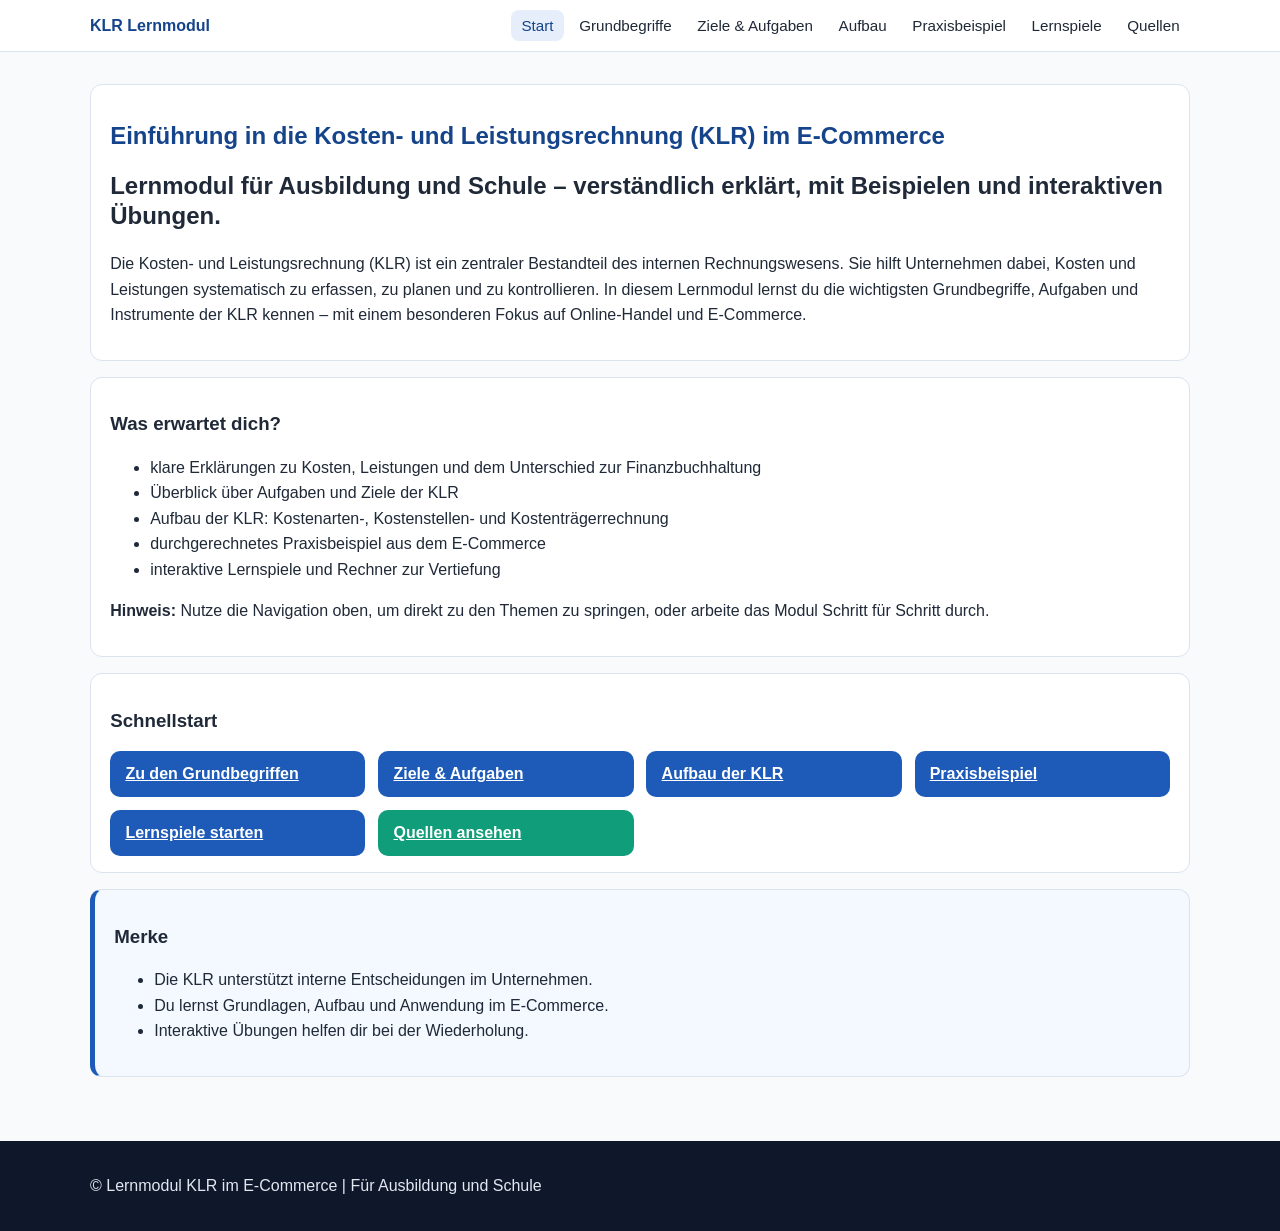
==== index.html @ 21ca93da "Erstelle mehrseitiges KLR-Lernmodul mit Interaktionen" ====
<!DOCTYPE html>
<html lang="de">
<head>
  <meta charset="UTF-8">
  <meta name="viewport" content="width=device-width, initial-scale=1.0">
  <title>KLR im E-Commerce – Start</title>
  <link rel="stylesheet" href="style.css">
</head>
<body>
  <!-- Einheitlicher Header mit Navigation -->
  <header class="site-header">
    <div class="nav-wrap">
      <a class="brand" href="index.html">KLR Lernmodul</a>
      <nav aria-label="Hauptnavigation">
        <ul>
          <li><a href="index.html">Start</a></li>
          <li><a href="grundlagen.html">Grundbegriffe</a></li>
          <li><a href="ziele_aufgaben.html">Ziele & Aufgaben</a></li>
          <li><a href="aufbau.html">Aufbau</a></li>
          <li><a href="praxis_beispiel.html">Praxisbeispiel</a></li>
          <li><a href="lernspiele.html">Lernspiele</a></li>
          <li><a href="quellen.html">Quellen</a></li>
        </ul>
      </nav>
    </div>
  </header>

  <main>
    <section class="hero">
      <h1>Einführung in die Kosten- und Leistungsrechnung (KLR) im E‑Commerce</h1>
      <h2>Lernmodul für Ausbildung und Schule – verständlich erklärt, mit Beispielen und interaktiven Übungen.</h2>
      <p>Die Kosten- und Leistungsrechnung (KLR) ist ein zentraler Bestandteil des internen Rechnungswesens. Sie hilft Unternehmen dabei, Kosten und Leistungen systematisch zu erfassen, zu planen und zu kontrollieren. In diesem Lernmodul lernst du die wichtigsten Grundbegriffe, Aufgaben und Instrumente der KLR kennen – mit einem besonderen Fokus auf Online-Handel und E‑Commerce.</p>
    </section>

    <section class="card">
      <h3>Was erwartet dich?</h3>
      <ul>
        <li>klare Erklärungen zu Kosten, Leistungen und dem Unterschied zur Finanzbuchhaltung</li>
        <li>Überblick über Aufgaben und Ziele der KLR</li>
        <li>Aufbau der KLR: Kostenarten-, Kostenstellen- und Kostenträgerrechnung</li>
        <li>durchgerechnetes Praxisbeispiel aus dem E‑Commerce</li>
        <li>interaktive Lernspiele und Rechner zur Vertiefung</li>
      </ul>
      <p><strong>Hinweis:</strong> Nutze die Navigation oben, um direkt zu den Themen zu springen, oder arbeite das Modul Schritt für Schritt durch.</p>
    </section>

    <section class="card">
      <h3>Schnellstart</h3>
      <div class="button-grid">
        <a class="btn" href="grundlagen.html">Zu den Grundbegriffen</a>
        <a class="btn" href="ziele_aufgaben.html">Ziele & Aufgaben</a>
        <a class="btn" href="aufbau.html">Aufbau der KLR</a>
        <a class="btn" href="praxis_beispiel.html">Praxisbeispiel</a>
        <a class="btn" href="lernspiele.html">Lernspiele starten</a>
        <a class="btn btn-secondary" href="quellen.html">Quellen ansehen</a>
      </div>
    </section>

    <aside class="merke" aria-label="Merke-Kasten">
      <h3>Merke</h3>
      <ul>
        <li>Die KLR unterstützt interne Entscheidungen im Unternehmen.</li>
        <li>Du lernst Grundlagen, Aufbau und Anwendung im E‑Commerce.</li>
        <li>Interaktive Übungen helfen dir bei der Wiederholung.</li>
      </ul>
    </aside>
  </main>

  <footer class="site-footer">
    <div class="site-footer-inner">
      <p>© Lernmodul KLR im E‑Commerce | Für Ausbildung und Schule</p>
    </div>
  </footer>
  <script src="script.js"></script>
</body>
</html>
---- style.css ----
/* Gemeinsames Stylesheet für alle KLR-Lernseiten */
:root {
  --primary: #1e5bb8;
  --primary-dark: #15448a;
  --accent: #0f9d7a;
  --text: #1f2937;
  --muted: #6b7280;
  --bg: #f8fafc;
  --surface: #ffffff;
  --border: #dbe3ee;
}

* {
  box-sizing: border-box;
}

body {
  margin: 0;
  font-family: Arial, Helvetica, sans-serif;
  color: var(--text);
  background: var(--bg);
  line-height: 1.6;
}

a {
  color: var(--primary);
}

a:focus,
button:focus,
input:focus,
select:focus {
  outline: 3px solid #93c5fd;
  outline-offset: 2px;
}

.site-header {
  background: var(--surface);
  border-bottom: 1px solid var(--border);
  position: sticky;
  top: 0;
  z-index: 20;
}

.nav-wrap,
main,
.site-footer-inner {
  width: min(1100px, 92%);
  margin: 0 auto;
}

.nav-wrap {
  display: flex;
  gap: 1rem;
  justify-content: space-between;
  align-items: center;
  padding: 0.8rem 0;
}

.brand {
  font-weight: 700;
  color: var(--primary-dark);
  text-decoration: none;
}

nav ul {
  display: flex;
  flex-wrap: wrap;
  list-style: none;
  margin: 0;
  padding: 0;
  gap: 0.3rem;
}

nav a {
  text-decoration: none;
  color: var(--text);
  font-size: 0.95rem;
  padding: 0.45rem 0.65rem;
  border-radius: 8px;
}

nav a.active,
nav a:hover {
  background: #e6eefc;
  color: var(--primary-dark);
}

main {
  padding: 2rem 0 3rem;
}

.hero,
.card,
.info-box,
.merke,
.quiz-question,
.match-row,
.result-box {
  background: var(--surface);
  border: 1px solid var(--border);
  border-radius: 12px;
  padding: 1rem 1.2rem;
  margin-bottom: 1rem;
}

h1, h2, h3 {
  line-height: 1.25;
}

h1 {
  color: var(--primary-dark);
}

.button-grid {
  display: grid;
  grid-template-columns: repeat(auto-fit, minmax(220px, 1fr));
  gap: 0.8rem;
}

.btn,
button {
  border: none;
  border-radius: 10px;
  background: var(--primary);
  color: #fff;
  padding: 0.65rem 0.95rem;
  font-weight: 600;
  cursor: pointer;
}

.btn:hover,
button:hover {
  background: var(--primary-dark);
}

.btn-secondary {
  background: var(--accent);
}

.table-wrap {
  overflow-x: auto;
}

table {
  width: 100%;
  border-collapse: collapse;
  margin: 0.5rem 0 1rem;
}

th,
td {
  border: 1px solid var(--border);
  padding: 0.7rem;
  vertical-align: top;
}

th {
  background: #eef4ff;
  text-align: left;
}

.grid-2 {
  display: grid;
  grid-template-columns: repeat(auto-fit, minmax(250px, 1fr));
  gap: 1rem;
}

.icon-box {
  border-left: 5px solid var(--accent);
}

.merke {
  border-left: 5px solid var(--primary);
  background: #f4f8ff;
}

.form-grid {
  display: grid;
  grid-template-columns: repeat(auto-fit, minmax(220px, 1fr));
  gap: 0.8rem;
}

label {
  font-weight: 600;
  display: block;
  margin-bottom: 0.25rem;
}

input,
select {
  width: 100%;
  padding: 0.55rem;
  border-radius: 8px;
  border: 1px solid #bfc8d6;
  background: #fff;
}

.feedback {
  font-weight: 700;
  margin-top: 0.45rem;
}

.feedback.correct {
  color: #166534;
}

.feedback.wrong {
  color: #991b1b;
}

.site-footer {
  background: #0f172a;
  color: #e2e8f0;
  padding: 1rem 0;
}

.site-footer a {
  color: #bfdbfe;
}

@media (max-width: 780px) {
  .nav-wrap {
    flex-direction: column;
    align-items: flex-start;
  }
}

.visually-hidden { position:absolute; left:-9999px; }
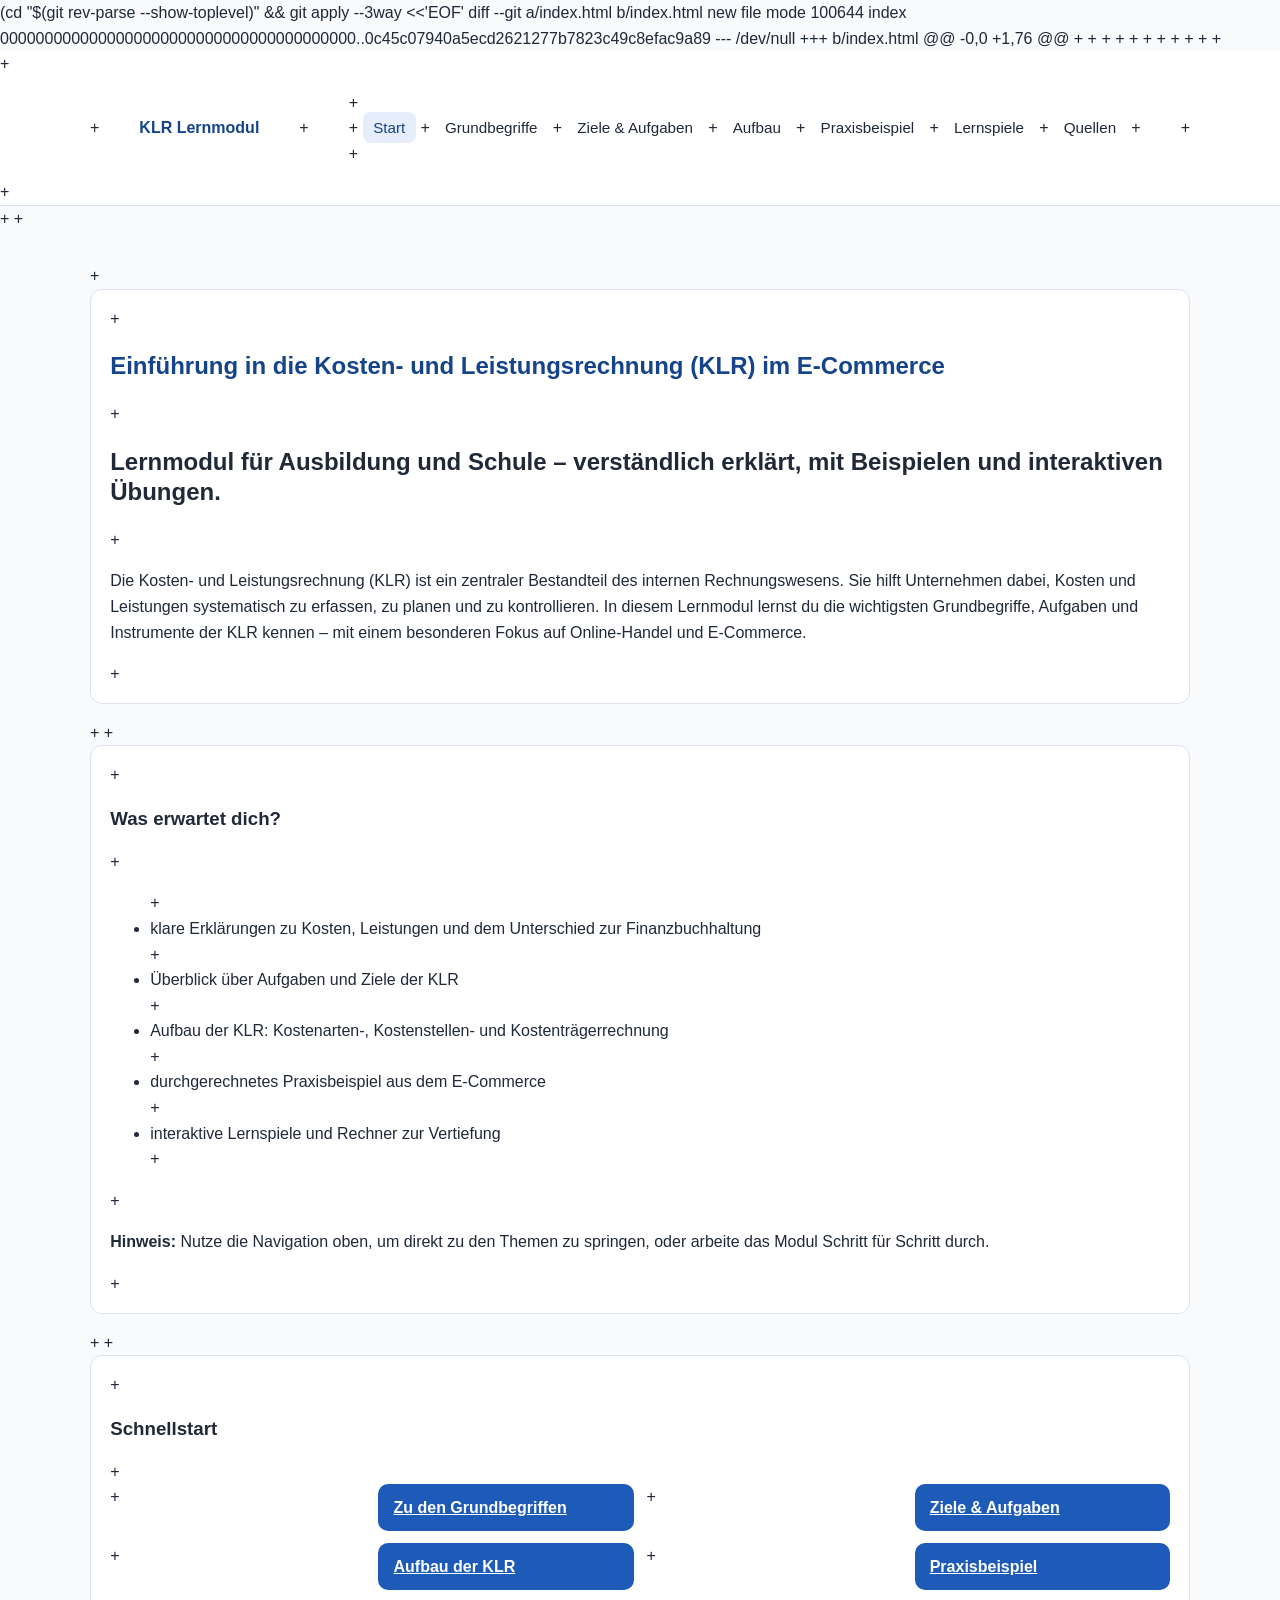
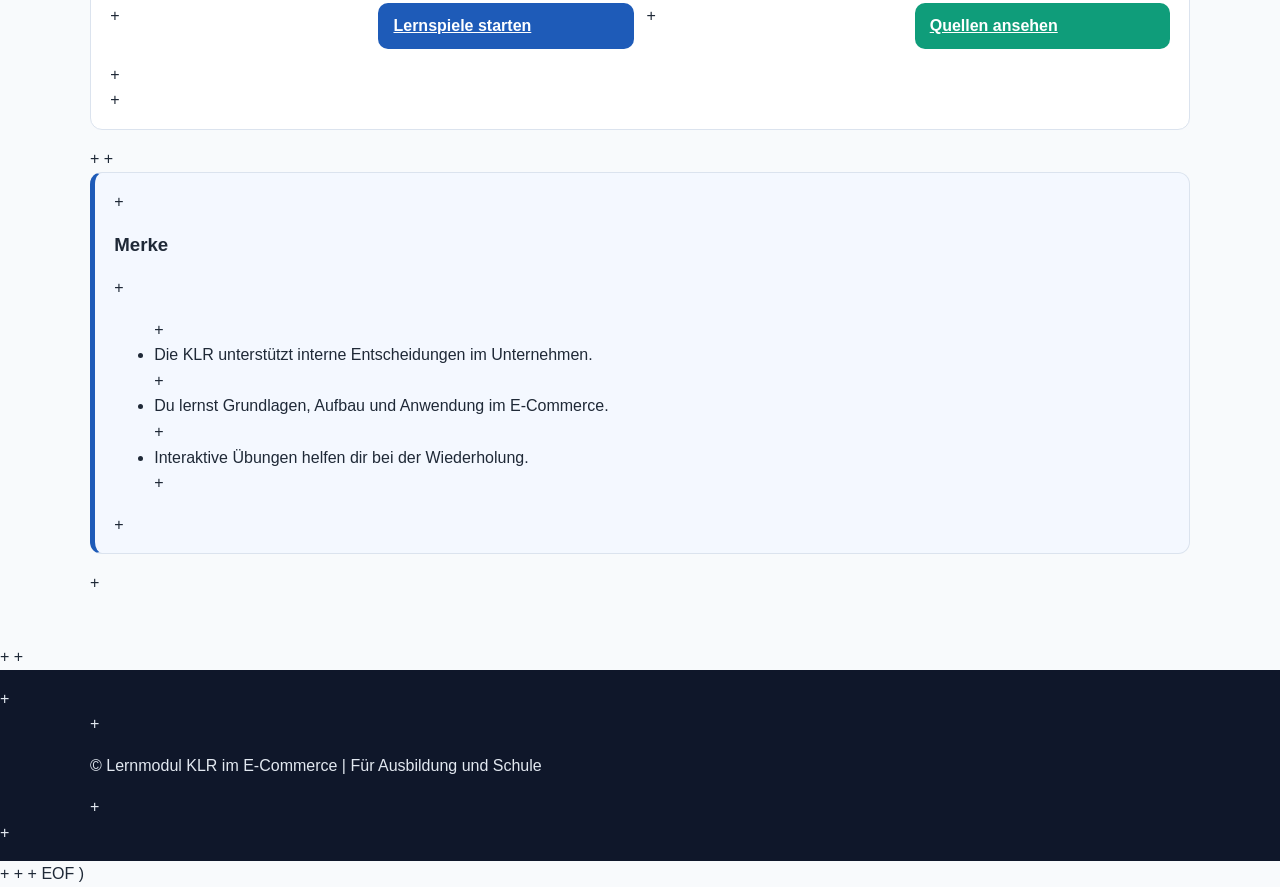
==== commit a8640492: "Create index.html" ====
--- a/index.html
+++ b/index.html
@@ -1,76 +1,86 @@
-<!DOCTYPE html>
-<html lang="de">
-<head>
-  <meta charset="UTF-8">
-  <meta name="viewport" content="width=device-width, initial-scale=1.0">
-  <title>KLR im E-Commerce – Start</title>
-  <link rel="stylesheet" href="style.css">
-</head>
-<body>
-  <!-- Einheitlicher Header mit Navigation -->
-  <header class="site-header">
-    <div class="nav-wrap">
-      <a class="brand" href="index.html">KLR Lernmodul</a>
-      <nav aria-label="Hauptnavigation">
-        <ul>
-          <li><a href="index.html">Start</a></li>
-          <li><a href="grundlagen.html">Grundbegriffe</a></li>
-          <li><a href="ziele_aufgaben.html">Ziele & Aufgaben</a></li>
-          <li><a href="aufbau.html">Aufbau</a></li>
-          <li><a href="praxis_beispiel.html">Praxisbeispiel</a></li>
-          <li><a href="lernspiele.html">Lernspiele</a></li>
-          <li><a href="quellen.html">Quellen</a></li>
-        </ul>
-      </nav>
-    </div>
-  </header>
-
-  <main>
-    <section class="hero">
-      <h1>Einführung in die Kosten- und Leistungsrechnung (KLR) im E‑Commerce</h1>
-      <h2>Lernmodul für Ausbildung und Schule – verständlich erklärt, mit Beispielen und interaktiven Übungen.</h2>
-      <p>Die Kosten- und Leistungsrechnung (KLR) ist ein zentraler Bestandteil des internen Rechnungswesens. Sie hilft Unternehmen dabei, Kosten und Leistungen systematisch zu erfassen, zu planen und zu kontrollieren. In diesem Lernmodul lernst du die wichtigsten Grundbegriffe, Aufgaben und Instrumente der KLR kennen – mit einem besonderen Fokus auf Online-Handel und E‑Commerce.</p>
-    </section>
-
-    <section class="card">
-      <h3>Was erwartet dich?</h3>
-      <ul>
-        <li>klare Erklärungen zu Kosten, Leistungen und dem Unterschied zur Finanzbuchhaltung</li>
-        <li>Überblick über Aufgaben und Ziele der KLR</li>
-        <li>Aufbau der KLR: Kostenarten-, Kostenstellen- und Kostenträgerrechnung</li>
-        <li>durchgerechnetes Praxisbeispiel aus dem E‑Commerce</li>
-        <li>interaktive Lernspiele und Rechner zur Vertiefung</li>
-      </ul>
-      <p><strong>Hinweis:</strong> Nutze die Navigation oben, um direkt zu den Themen zu springen, oder arbeite das Modul Schritt für Schritt durch.</p>
-    </section>
-
-    <section class="card">
-      <h3>Schnellstart</h3>
-      <div class="button-grid">
-        <a class="btn" href="grundlagen.html">Zu den Grundbegriffen</a>
-        <a class="btn" href="ziele_aufgaben.html">Ziele & Aufgaben</a>
-        <a class="btn" href="aufbau.html">Aufbau der KLR</a>
-        <a class="btn" href="praxis_beispiel.html">Praxisbeispiel</a>
-        <a class="btn" href="lernspiele.html">Lernspiele starten</a>
-        <a class="btn btn-secondary" href="quellen.html">Quellen ansehen</a>
-      </div>
-    </section>
-
-    <aside class="merke" aria-label="Merke-Kasten">
-      <h3>Merke</h3>
-      <ul>
-        <li>Die KLR unterstützt interne Entscheidungen im Unternehmen.</li>
-        <li>Du lernst Grundlagen, Aufbau und Anwendung im E‑Commerce.</li>
-        <li>Interaktive Übungen helfen dir bei der Wiederholung.</li>
-      </ul>
-    </aside>
-  </main>
-
-  <footer class="site-footer">
-    <div class="site-footer-inner">
-      <p>© Lernmodul KLR im E‑Commerce | Für Ausbildung und Schule</p>
-    </div>
-  </footer>
-  <script src="script.js"></script>
-</body>
-</html>
+ (cd "$(git rev-parse --show-toplevel)" && git apply --3way <<'EOF' 
+diff --git a/index.html b/index.html
+new file mode 100644
+index 0000000000000000000000000000000000000000..0c45c07940a5ecd2621277b7823c49c8efac9a89
+--- /dev/null
++++ b/index.html
+@@ -0,0 +1,76 @@
++<!DOCTYPE html>
++<html lang="de">
++<head>
++  <meta charset="UTF-8">
++  <meta name="viewport" content="width=device-width, initial-scale=1.0">
++  <title>KLR im E-Commerce – Start</title>
++  <link rel="stylesheet" href="style.css">
++</head>
++<body>
++  <!-- Einheitlicher Header mit Navigation -->
++  <header class="site-header">
++    <div class="nav-wrap">
++      <a class="brand" href="index.html">KLR Lernmodul</a>
++      <nav aria-label="Hauptnavigation">
++        <ul>
++          <li><a href="index.html">Start</a></li>
++          <li><a href="grundlagen.html">Grundbegriffe</a></li>
++          <li><a href="ziele_aufgaben.html">Ziele & Aufgaben</a></li>
++          <li><a href="aufbau.html">Aufbau</a></li>
++          <li><a href="praxis_beispiel.html">Praxisbeispiel</a></li>
++          <li><a href="lernspiele.html">Lernspiele</a></li>
++          <li><a href="quellen.html">Quellen</a></li>
++        </ul>
++      </nav>
++    </div>
++  </header>
++
++  <main>
++    <section class="hero">
++      <h1>Einführung in die Kosten- und Leistungsrechnung (KLR) im E‑Commerce</h1>
++      <h2>Lernmodul für Ausbildung und Schule – verständlich erklärt, mit Beispielen und interaktiven Übungen.</h2>
++      <p>Die Kosten- und Leistungsrechnung (KLR) ist ein zentraler Bestandteil des internen Rechnungswesens. Sie hilft Unternehmen dabei, Kosten und Leistungen systematisch zu erfassen, zu planen und zu kontrollieren. In diesem Lernmodul lernst du die wichtigsten Grundbegriffe, Aufgaben und Instrumente der KLR kennen – mit einem besonderen Fokus auf Online-Handel und E‑Commerce.</p>
++    </section>
++
++    <section class="card">
++      <h3>Was erwartet dich?</h3>
++      <ul>
++        <li>klare Erklärungen zu Kosten, Leistungen und dem Unterschied zur Finanzbuchhaltung</li>
++        <li>Überblick über Aufgaben und Ziele der KLR</li>
++        <li>Aufbau der KLR: Kostenarten-, Kostenstellen- und Kostenträgerrechnung</li>
++        <li>durchgerechnetes Praxisbeispiel aus dem E‑Commerce</li>
++        <li>interaktive Lernspiele und Rechner zur Vertiefung</li>
++      </ul>
++      <p><strong>Hinweis:</strong> Nutze die Navigation oben, um direkt zu den Themen zu springen, oder arbeite das Modul Schritt für Schritt durch.</p>
++    </section>
++
++    <section class="card">
++      <h3>Schnellstart</h3>
++      <div class="button-grid">
++        <a class="btn" href="grundlagen.html">Zu den Grundbegriffen</a>
++        <a class="btn" href="ziele_aufgaben.html">Ziele & Aufgaben</a>
++        <a class="btn" href="aufbau.html">Aufbau der KLR</a>
++        <a class="btn" href="praxis_beispiel.html">Praxisbeispiel</a>
++        <a class="btn" href="lernspiele.html">Lernspiele starten</a>
++        <a class="btn btn-secondary" href="quellen.html">Quellen ansehen</a>
++      </div>
++    </section>
++
++    <aside class="merke" aria-label="Merke-Kasten">
++      <h3>Merke</h3>
++      <ul>
++        <li>Die KLR unterstützt interne Entscheidungen im Unternehmen.</li>
++        <li>Du lernst Grundlagen, Aufbau und Anwendung im E‑Commerce.</li>
++        <li>Interaktive Übungen helfen dir bei der Wiederholung.</li>
++      </ul>
++    </aside>
++  </main>
++
++  <footer class="site-footer">
++    <div class="site-footer-inner">
++      <p>© Lernmodul KLR im E‑Commerce | Für Ausbildung und Schule</p>
++    </div>
++  </footer>
++  <script src="script.js"></script>
++</body>
++</html>
+ 
+EOF
+)
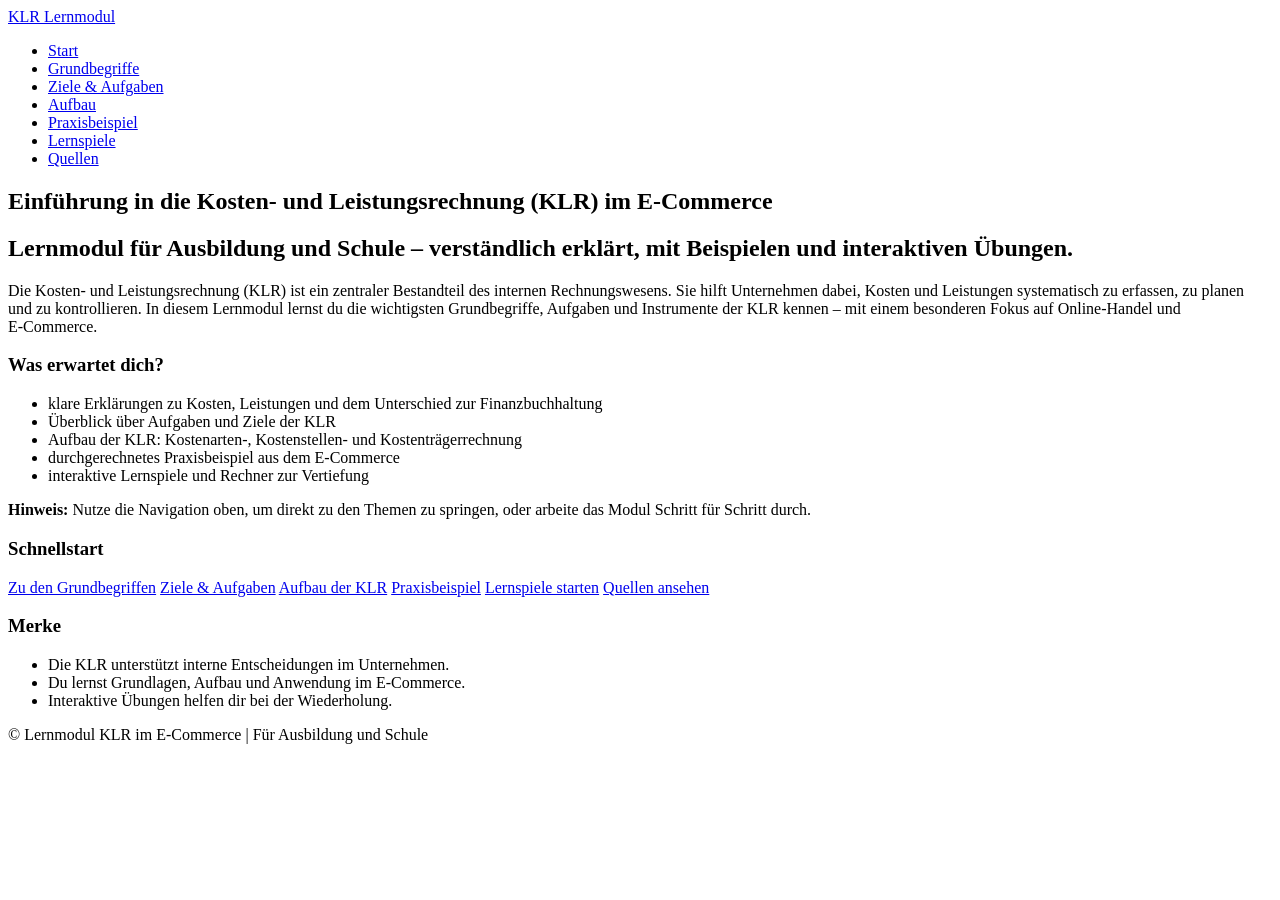
==== commit 3147bf1c: "Update index.html" ====
--- a/index.html
+++ b/index.html
@@ -1,86 +1,76 @@
- (cd "$(git rev-parse --show-toplevel)" && git apply --3way <<'EOF' 
-diff --git a/index.html b/index.html
-new file mode 100644
-index 0000000000000000000000000000000000000000..0c45c07940a5ecd2621277b7823c49c8efac9a89
---- /dev/null
-+++ b/index.html
-@@ -0,0 +1,76 @@
-+<!DOCTYPE html>
-+<html lang="de">
-+<head>
-+  <meta charset="UTF-8">
-+  <meta name="viewport" content="width=device-width, initial-scale=1.0">
-+  <title>KLR im E-Commerce – Start</title>
-+  <link rel="stylesheet" href="style.css">
-+</head>
-+<body>
-+  <!-- Einheitlicher Header mit Navigation -->
-+  <header class="site-header">
-+    <div class="nav-wrap">
-+      <a class="brand" href="index.html">KLR Lernmodul</a>
-+      <nav aria-label="Hauptnavigation">
-+        <ul>
-+          <li><a href="index.html">Start</a></li>
-+          <li><a href="grundlagen.html">Grundbegriffe</a></li>
-+          <li><a href="ziele_aufgaben.html">Ziele & Aufgaben</a></li>
-+          <li><a href="aufbau.html">Aufbau</a></li>
-+          <li><a href="praxis_beispiel.html">Praxisbeispiel</a></li>
-+          <li><a href="lernspiele.html">Lernspiele</a></li>
-+          <li><a href="quellen.html">Quellen</a></li>
-+        </ul>
-+      </nav>
-+    </div>
-+  </header>
-+
-+  <main>
-+    <section class="hero">
-+      <h1>Einführung in die Kosten- und Leistungsrechnung (KLR) im E‑Commerce</h1>
-+      <h2>Lernmodul für Ausbildung und Schule – verständlich erklärt, mit Beispielen und interaktiven Übungen.</h2>
-+      <p>Die Kosten- und Leistungsrechnung (KLR) ist ein zentraler Bestandteil des internen Rechnungswesens. Sie hilft Unternehmen dabei, Kosten und Leistungen systematisch zu erfassen, zu planen und zu kontrollieren. In diesem Lernmodul lernst du die wichtigsten Grundbegriffe, Aufgaben und Instrumente der KLR kennen – mit einem besonderen Fokus auf Online-Handel und E‑Commerce.</p>
-+    </section>
-+
-+    <section class="card">
-+      <h3>Was erwartet dich?</h3>
-+      <ul>
-+        <li>klare Erklärungen zu Kosten, Leistungen und dem Unterschied zur Finanzbuchhaltung</li>
-+        <li>Überblick über Aufgaben und Ziele der KLR</li>
-+        <li>Aufbau der KLR: Kostenarten-, Kostenstellen- und Kostenträgerrechnung</li>
-+        <li>durchgerechnetes Praxisbeispiel aus dem E‑Commerce</li>
-+        <li>interaktive Lernspiele und Rechner zur Vertiefung</li>
-+      </ul>
-+      <p><strong>Hinweis:</strong> Nutze die Navigation oben, um direkt zu den Themen zu springen, oder arbeite das Modul Schritt für Schritt durch.</p>
-+    </section>
-+
-+    <section class="card">
-+      <h3>Schnellstart</h3>
-+      <div class="button-grid">
-+        <a class="btn" href="grundlagen.html">Zu den Grundbegriffen</a>
-+        <a class="btn" href="ziele_aufgaben.html">Ziele & Aufgaben</a>
-+        <a class="btn" href="aufbau.html">Aufbau der KLR</a>
-+        <a class="btn" href="praxis_beispiel.html">Praxisbeispiel</a>
-+        <a class="btn" href="lernspiele.html">Lernspiele starten</a>
-+        <a class="btn btn-secondary" href="quellen.html">Quellen ansehen</a>
-+      </div>
-+    </section>
-+
-+    <aside class="merke" aria-label="Merke-Kasten">
-+      <h3>Merke</h3>
-+      <ul>
-+        <li>Die KLR unterstützt interne Entscheidungen im Unternehmen.</li>
-+        <li>Du lernst Grundlagen, Aufbau und Anwendung im E‑Commerce.</li>
-+        <li>Interaktive Übungen helfen dir bei der Wiederholung.</li>
-+      </ul>
-+    </aside>
-+  </main>
-+
-+  <footer class="site-footer">
-+    <div class="site-footer-inner">
-+      <p>© Lernmodul KLR im E‑Commerce | Für Ausbildung und Schule</p>
-+    </div>
-+  </footer>
-+  <script src="script.js"></script>
-+</body>
-+</html>
- 
-EOF
-)
+<!DOCTYPE html>
+<html lang="de">
+<head>
+  <meta charset="UTF-8">
+  <meta name="viewport" content="width=device-width, initial-scale=1.0">
+  <title>KLR im E-Commerce – Start</title>
+  <link rel="stylesheet" href="style.css">
+</head>
+<body>
+  <!-- Einheitlicher Header mit Navigation -->
+  <header class="site-header">
+    <div class="nav-wrap">
+      <a class="brand" href="index.html">KLR Lernmodul</a>
+      <nav aria-label="Hauptnavigation">
+        <ul>
+          <li><a href="index.html">Start</a></li>
+          <li><a href="grundlagen.html">Grundbegriffe</a></li>
+          <li><a href="ziele_aufgaben.html">Ziele & Aufgaben</a></li>
+          <li><a href="aufbau.html">Aufbau</a></li>
+          <li><a href="praxis_beispiel.html">Praxisbeispiel</a></li>
+          <li><a href="lernspiele.html">Lernspiele</a></li>
+          <li><a href="quellen.html">Quellen</a></li>
+        </ul>
+      </nav>
+    </div>
+  </header>
+
+  <main>
+    <section class="hero">
+      <h1>Einführung in die Kosten- und Leistungsrechnung (KLR) im E‑Commerce</h1>
+      <h2>Lernmodul für Ausbildung und Schule – verständlich erklärt, mit Beispielen und interaktiven Übungen.</h2>
+      <p>Die Kosten- und Leistungsrechnung (KLR) ist ein zentraler Bestandteil des internen Rechnungswesens. Sie hilft Unternehmen dabei, Kosten und Leistungen systematisch zu erfassen, zu planen und zu kontrollieren. In diesem Lernmodul lernst du die wichtigsten Grundbegriffe, Aufgaben und Instrumente der KLR kennen – mit einem besonderen Fokus auf Online-Handel und E‑Commerce.</p>
+    </section>
+
+    <section class="card">
+      <h3>Was erwartet dich?</h3>
+      <ul>
+        <li>klare Erklärungen zu Kosten, Leistungen und dem Unterschied zur Finanzbuchhaltung</li>
+        <li>Überblick über Aufgaben und Ziele der KLR</li>
+        <li>Aufbau der KLR: Kostenarten-, Kostenstellen- und Kostenträgerrechnung</li>
+        <li>durchgerechnetes Praxisbeispiel aus dem E‑Commerce</li>
+        <li>interaktive Lernspiele und Rechner zur Vertiefung</li>
+      </ul>
+      <p><strong>Hinweis:</strong> Nutze die Navigation oben, um direkt zu den Themen zu springen, oder arbeite das Modul Schritt für Schritt durch.</p>
+    </section>
+
+    <section class="card">
+      <h3>Schnellstart</h3>
+      <div class="button-grid">
+        <a class="btn" href="grundlagen.html">Zu den Grundbegriffen</a>
+        <a class="btn" href="ziele_aufgaben.html">Ziele & Aufgaben</a>
+        <a class="btn" href="aufbau.html">Aufbau der KLR</a>
+        <a class="btn" href="praxis_beispiel.html">Praxisbeispiel</a>
+        <a class="btn" href="lernspiele.html">Lernspiele starten</a>
+        <a class="btn btn-secondary" href="quellen.html">Quellen ansehen</a>
+      </div>
+    </section>
+
+    <aside class="merke" aria-label="Merke-Kasten">
+      <h3>Merke</h3>
+      <ul>
+        <li>Die KLR unterstützt interne Entscheidungen im Unternehmen.</li>
+        <li>Du lernst Grundlagen, Aufbau und Anwendung im E‑Commerce.</li>
+        <li>Interaktive Übungen helfen dir bei der Wiederholung.</li>
+      </ul>
+    </aside>
+  </main>
+
+  <footer class="site-footer">
+    <div class="site-footer-inner">
+      <p>© Lernmodul KLR im E‑Commerce | Für Ausbildung und Schule</p>
+    </div>
+  </footer>
+  <script src="script.js"></script>
+</body>
+</html>
--- a/style.css
+++ b/style.css
@@ -1,229 +1,239 @@
-/* Gemeinsames Stylesheet für alle KLR-Lernseiten */
-:root {
-  --primary: #1e5bb8;
-  --primary-dark: #15448a;
-  --accent: #0f9d7a;
-  --text: #1f2937;
-  --muted: #6b7280;
-  --bg: #f8fafc;
-  --surface: #ffffff;
-  --border: #dbe3ee;
-}
-
-* {
-  box-sizing: border-box;
-}
-
-body {
-  margin: 0;
-  font-family: Arial, Helvetica, sans-serif;
-  color: var(--text);
-  background: var(--bg);
-  line-height: 1.6;
-}
-
-a {
-  color: var(--primary);
-}
-
-a:focus,
-button:focus,
-input:focus,
-select:focus {
-  outline: 3px solid #93c5fd;
-  outline-offset: 2px;
-}
-
-.site-header {
-  background: var(--surface);
-  border-bottom: 1px solid var(--border);
-  position: sticky;
-  top: 0;
-  z-index: 20;
-}
-
-.nav-wrap,
-main,
-.site-footer-inner {
-  width: min(1100px, 92%);
-  margin: 0 auto;
-}
-
-.nav-wrap {
-  display: flex;
-  gap: 1rem;
-  justify-content: space-between;
-  align-items: center;
-  padding: 0.8rem 0;
-}
-
-.brand {
-  font-weight: 700;
-  color: var(--primary-dark);
-  text-decoration: none;
-}
-
-nav ul {
-  display: flex;
-  flex-wrap: wrap;
-  list-style: none;
-  margin: 0;
-  padding: 0;
-  gap: 0.3rem;
-}
-
-nav a {
-  text-decoration: none;
-  color: var(--text);
-  font-size: 0.95rem;
-  padding: 0.45rem 0.65rem;
-  border-radius: 8px;
-}
-
-nav a.active,
-nav a:hover {
-  background: #e6eefc;
-  color: var(--primary-dark);
-}
-
-main {
-  padding: 2rem 0 3rem;
-}
-
-.hero,
-.card,
-.info-box,
-.merke,
-.quiz-question,
-.match-row,
-.result-box {
-  background: var(--surface);
-  border: 1px solid var(--border);
-  border-radius: 12px;
-  padding: 1rem 1.2rem;
-  margin-bottom: 1rem;
-}
-
-h1, h2, h3 {
-  line-height: 1.25;
-}
-
-h1 {
-  color: var(--primary-dark);
-}
-
-.button-grid {
-  display: grid;
-  grid-template-columns: repeat(auto-fit, minmax(220px, 1fr));
-  gap: 0.8rem;
-}
-
-.btn,
-button {
-  border: none;
-  border-radius: 10px;
-  background: var(--primary);
-  color: #fff;
-  padding: 0.65rem 0.95rem;
-  font-weight: 600;
-  cursor: pointer;
-}
-
-.btn:hover,
-button:hover {
-  background: var(--primary-dark);
-}
-
-.btn-secondary {
-  background: var(--accent);
-}
-
-.table-wrap {
-  overflow-x: auto;
-}
-
-table {
-  width: 100%;
-  border-collapse: collapse;
-  margin: 0.5rem 0 1rem;
-}
-
-th,
-td {
-  border: 1px solid var(--border);
-  padding: 0.7rem;
-  vertical-align: top;
-}
-
-th {
-  background: #eef4ff;
-  text-align: left;
-}
-
-.grid-2 {
-  display: grid;
-  grid-template-columns: repeat(auto-fit, minmax(250px, 1fr));
-  gap: 1rem;
-}
-
-.icon-box {
-  border-left: 5px solid var(--accent);
-}
-
-.merke {
-  border-left: 5px solid var(--primary);
-  background: #f4f8ff;
-}
-
-.form-grid {
-  display: grid;
-  grid-template-columns: repeat(auto-fit, minmax(220px, 1fr));
-  gap: 0.8rem;
-}
-
-label {
-  font-weight: 600;
-  display: block;
-  margin-bottom: 0.25rem;
-}
-
-input,
-select {
-  width: 100%;
-  padding: 0.55rem;
-  border-radius: 8px;
-  border: 1px solid #bfc8d6;
-  background: #fff;
-}
-
-.feedback {
-  font-weight: 700;
-  margin-top: 0.45rem;
-}
-
-.feedback.correct {
-  color: #166534;
-}
-
-.feedback.wrong {
-  color: #991b1b;
-}
-
-.site-footer {
-  background: #0f172a;
-  color: #e2e8f0;
-  padding: 1rem 0;
-}
-
-.site-footer a {
-  color: #bfdbfe;
-}
-
-@media (max-width: 780px) {
-  .nav-wrap {
-    flex-direction: column;
-    align-items: flex-start;
-  }
-}
-
-.visually-hidden { position:absolute; left:-9999px; }
+ (cd "$(git rev-parse --show-toplevel)" && git apply --3way <<'EOF' 
+diff --git a/style.css b/style.css
+new file mode 100644
+index 0000000000000000000000000000000000000000..432370d8b7772b08f0607b1eeacebd2748556123
+--- /dev/null
++++ b/style.css
+@@ -0,0 +1,229 @@
++/* Gemeinsames Stylesheet für alle KLR-Lernseiten */
++:root {
++  --primary: #1e5bb8;
++  --primary-dark: #15448a;
++  --accent: #0f9d7a;
++  --text: #1f2937;
++  --muted: #6b7280;
++  --bg: #f8fafc;
++  --surface: #ffffff;
++  --border: #dbe3ee;
++}
++
++* {
++  box-sizing: border-box;
++}
++
++body {
++  margin: 0;
++  font-family: Arial, Helvetica, sans-serif;
++  color: var(--text);
++  background: var(--bg);
++  line-height: 1.6;
++}
++
++a {
++  color: var(--primary);
++}
++
++a:focus,
++button:focus,
++input:focus,
++select:focus {
++  outline: 3px solid #93c5fd;
++  outline-offset: 2px;
++}
++
++.site-header {
++  background: var(--surface);
++  border-bottom: 1px solid var(--border);
++  position: sticky;
++  top: 0;
++  z-index: 20;
++}
++
++.nav-wrap,
++main,
++.site-footer-inner {
++  width: min(1100px, 92%);
++  margin: 0 auto;
++}
++
++.nav-wrap {
++  display: flex;
++  gap: 1rem;
++  justify-content: space-between;
++  align-items: center;
++  padding: 0.8rem 0;
++}
++
++.brand {
++  font-weight: 700;
++  color: var(--primary-dark);
++  text-decoration: none;
++}
++
++nav ul {
++  display: flex;
++  flex-wrap: wrap;
++  list-style: none;
++  margin: 0;
++  padding: 0;
++  gap: 0.3rem;
++}
++
++nav a {
++  text-decoration: none;
++  color: var(--text);
++  font-size: 0.95rem;
++  padding: 0.45rem 0.65rem;
++  border-radius: 8px;
++}
++
++nav a.active,
++nav a:hover {
++  background: #e6eefc;
++  color: var(--primary-dark);
++}
++
++main {
++  padding: 2rem 0 3rem;
++}
++
++.hero,
++.card,
++.info-box,
++.merke,
++.quiz-question,
++.match-row,
++.result-box {
++  background: var(--surface);
++  border: 1px solid var(--border);
++  border-radius: 12px;
++  padding: 1rem 1.2rem;
++  margin-bottom: 1rem;
++}
++
++h1, h2, h3 {
++  line-height: 1.25;
++}
++
++h1 {
++  color: var(--primary-dark);
++}
++
++.button-grid {
++  display: grid;
++  grid-template-columns: repeat(auto-fit, minmax(220px, 1fr));
++  gap: 0.8rem;
++}
++
++.btn,
++button {
++  border: none;
++  border-radius: 10px;
++  background: var(--primary);
++  color: #fff;
++  padding: 0.65rem 0.95rem;
++  font-weight: 600;
++  cursor: pointer;
++}
++
++.btn:hover,
++button:hover {
++  background: var(--primary-dark);
++}
++
++.btn-secondary {
++  background: var(--accent);
++}
++
++.table-wrap {
++  overflow-x: auto;
++}
++
++table {
++  width: 100%;
++  border-collapse: collapse;
++  margin: 0.5rem 0 1rem;
++}
++
++th,
++td {
++  border: 1px solid var(--border);
++  padding: 0.7rem;
++  vertical-align: top;
++}
++
++th {
++  background: #eef4ff;
++  text-align: left;
++}
++
++.grid-2 {
++  display: grid;
++  grid-template-columns: repeat(auto-fit, minmax(250px, 1fr));
++  gap: 1rem;
++}
++
++.icon-box {
++  border-left: 5px solid var(--accent);
++}
++
++.merke {
++  border-left: 5px solid var(--primary);
++  background: #f4f8ff;
++}
++
++.form-grid {
++  display: grid;
++  grid-template-columns: repeat(auto-fit, minmax(220px, 1fr));
++  gap: 0.8rem;
++}
++
++label {
++  font-weight: 600;
++  display: block;
++  margin-bottom: 0.25rem;
++}
++
++input,
++select {
++  width: 100%;
++  padding: 0.55rem;
++  border-radius: 8px;
++  border: 1px solid #bfc8d6;
++  background: #fff;
++}
++
++.feedback {
++  font-weight: 700;
++  margin-top: 0.45rem;
++}
++
++.feedback.correct {
++  color: #166534;
++}
++
++.feedback.wrong {
++  color: #991b1b;
++}
++
++.site-footer {
++  background: #0f172a;
++  color: #e2e8f0;
++  padding: 1rem 0;
++}
++
++.site-footer a {
++  color: #bfdbfe;
++}
++
++@media (max-width: 780px) {
++  .nav-wrap {
++    flex-direction: column;
++    align-items: flex-start;
++  }
++}
++
++.visually-hidden { position:absolute; left:-9999px; }
+ 
+EOF
+)
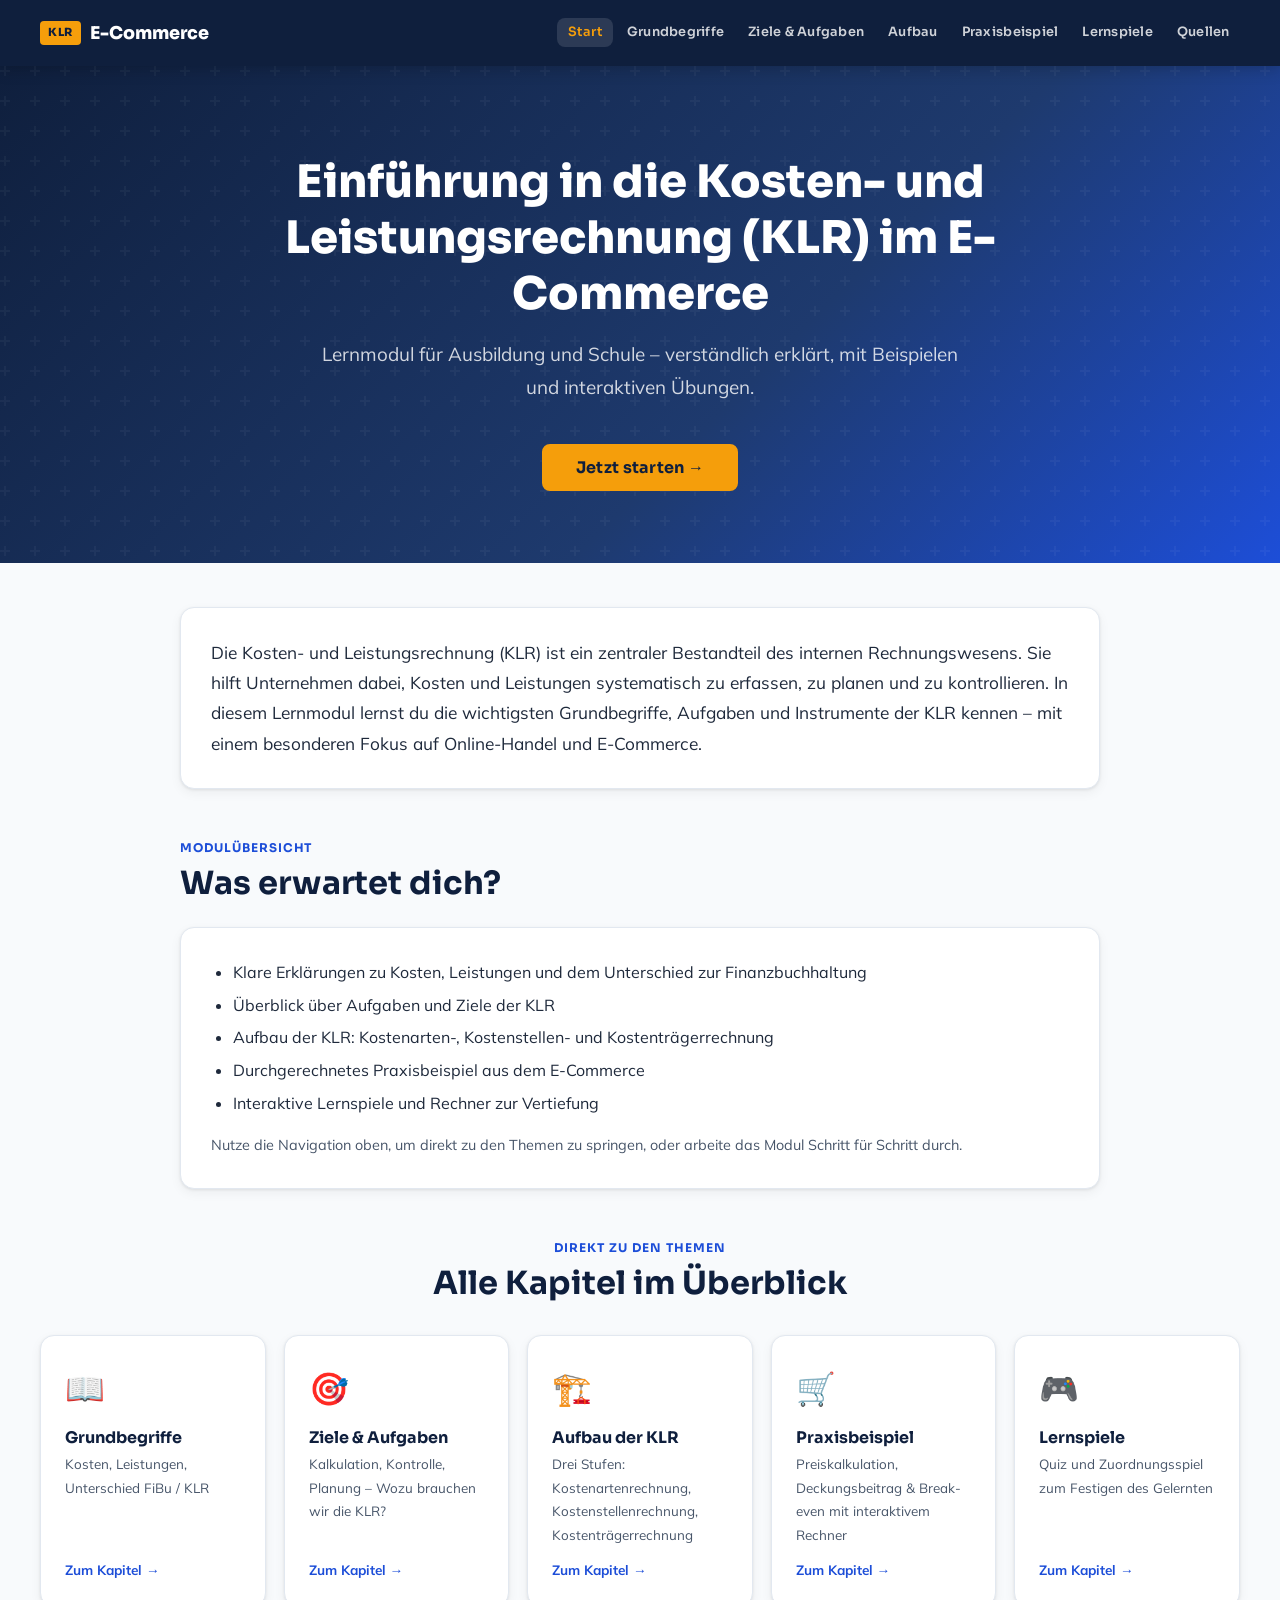
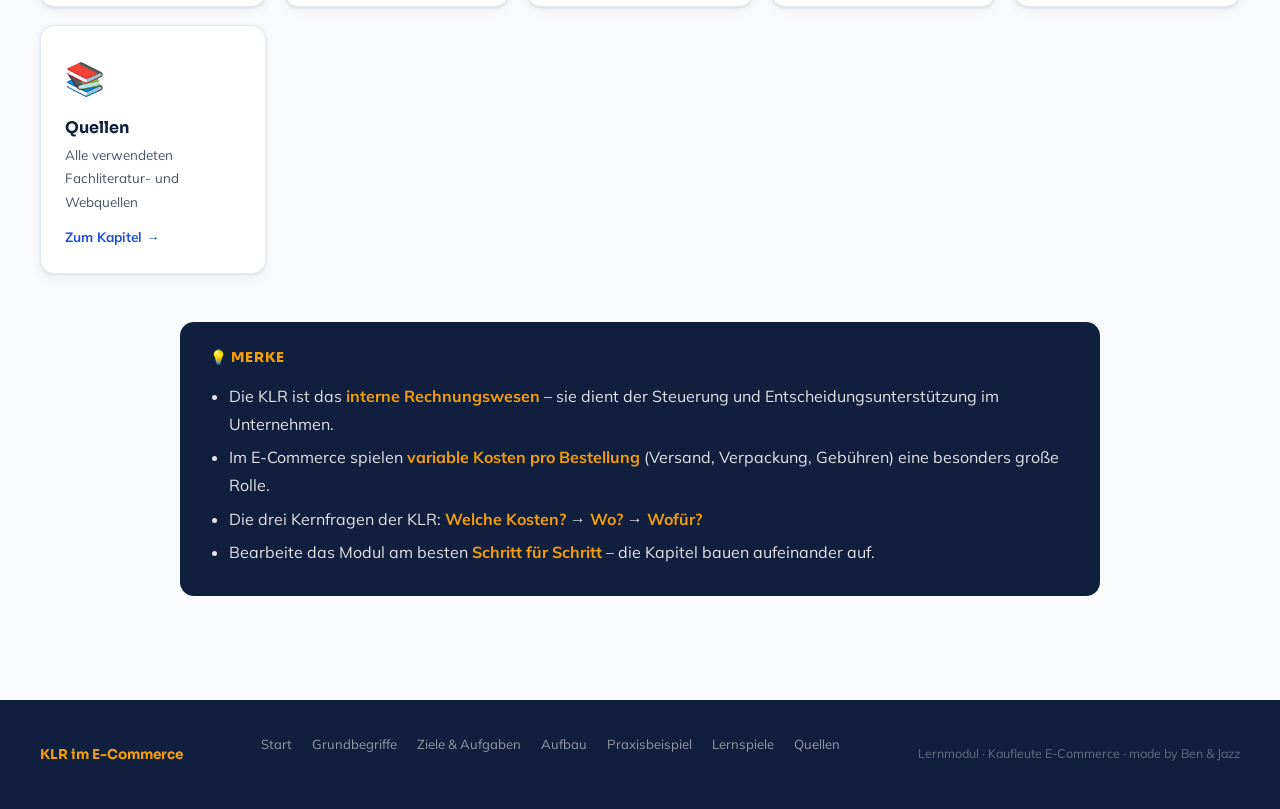
==== commit de74689c: "Add files via upload" ====
--- a/index.html
+++ b/index.html
@@ -3,74 +3,146 @@
 <head>
   <meta charset="UTF-8">
   <meta name="viewport" content="width=device-width, initial-scale=1.0">
-  <title>KLR im E-Commerce – Start</title>
+  <title>KLR im E-Commerce – Lernmodul</title>
+  <meta name="description" content="Einführung in die Kosten- und Leistungsrechnung (KLR) im E-Commerce – für Kaufleute E-Commerce.">
   <link rel="stylesheet" href="style.css">
 </head>
 <body>
-  <!-- Einheitlicher Header mit Navigation -->
-  <header class="site-header">
-    <div class="nav-wrap">
-      <a class="brand" href="index.html">KLR Lernmodul</a>
-      <nav aria-label="Hauptnavigation">
-        <ul>
-          <li><a href="index.html">Start</a></li>
-          <li><a href="grundlagen.html">Grundbegriffe</a></li>
-          <li><a href="ziele_aufgaben.html">Ziele & Aufgaben</a></li>
-          <li><a href="aufbau.html">Aufbau</a></li>
-          <li><a href="praxis_beispiel.html">Praxisbeispiel</a></li>
-          <li><a href="lernspiele.html">Lernspiele</a></li>
-          <li><a href="quellen.html">Quellen</a></li>
-        </ul>
-      </nav>
-    </div>
-  </header>
 
-  <main>
-    <section class="hero">
-      <h1>Einführung in die Kosten- und Leistungsrechnung (KLR) im E‑Commerce</h1>
-      <h2>Lernmodul für Ausbildung und Schule – verständlich erklärt, mit Beispielen und interaktiven Übungen.</h2>
-      <p>Die Kosten- und Leistungsrechnung (KLR) ist ein zentraler Bestandteil des internen Rechnungswesens. Sie hilft Unternehmen dabei, Kosten und Leistungen systematisch zu erfassen, zu planen und zu kontrollieren. In diesem Lernmodul lernst du die wichtigsten Grundbegriffe, Aufgaben und Instrumente der KLR kennen – mit einem besonderen Fokus auf Online-Handel und E‑Commerce.</p>
-    </section>
+<header class="site-header">
+  <div class="header-inner">
+    <a class="site-logo" href="index.html"><span class="logo-badge">KLR</span> E-Commerce</a>
+    <button class="nav-toggle" aria-label="Navigation öffnen" aria-expanded="false"><span></span><span></span><span></span></button>
+    <nav class="site-nav" aria-label="Hauptnavigation">
+      <ul>
+        <li><a href="index.html">Start</a></li>
+        <li><a href="grundlagen.html">Grundbegriffe</a></li>
+        <li><a href="ziele_aufgaben.html">Ziele &amp; Aufgaben</a></li>
+        <li><a href="aufbau.html">Aufbau</a></li>
+        <li><a href="praxis_beispiel.html">Praxisbeispiel</a></li>
+        <li><a href="lernspiele.html">Lernspiele</a></li>
+        <li><a href="quellen.html">Quellen</a></li>
+      </ul>
+    </nav>
+  </div>
+</header>
 
-    <section class="card">
-      <h3>Was erwartet dich?</h3>
-      <ul>
-        <li>klare Erklärungen zu Kosten, Leistungen und dem Unterschied zur Finanzbuchhaltung</li>
-        <li>Überblick über Aufgaben und Ziele der KLR</li>
-        <li>Aufbau der KLR: Kostenarten-, Kostenstellen- und Kostenträgerrechnung</li>
-        <li>durchgerechnetes Praxisbeispiel aus dem E‑Commerce</li>
-        <li>interaktive Lernspiele und Rechner zur Vertiefung</li>
-      </ul>
-      <p><strong>Hinweis:</strong> Nutze die Navigation oben, um direkt zu den Themen zu springen, oder arbeite das Modul Schritt für Schritt durch.</p>
-    </section>
+<section class="home-hero">
+  <div class="container">
+    <h1>Einführung in die Kosten- und Leistungsrechnung (KLR) im E-Commerce</h1>
+    <p class="subtitle">Lernmodul für Ausbildung und Schule – verständlich erklärt, mit Beispielen und interaktiven Übungen.</p>
+    <a class="btn btn-amber btn-lg" href="grundlagen.html">Jetzt starten →</a>
+  </div>
+</section>
 
-    <section class="card">
-      <h3>Schnellstart</h3>
-      <div class="button-grid">
-        <a class="btn" href="grundlagen.html">Zu den Grundbegriffen</a>
-        <a class="btn" href="ziele_aufgaben.html">Ziele & Aufgaben</a>
-        <a class="btn" href="aufbau.html">Aufbau der KLR</a>
-        <a class="btn" href="praxis_beispiel.html">Praxisbeispiel</a>
-        <a class="btn" href="lernspiele.html">Lernspiele starten</a>
-        <a class="btn btn-secondary" href="quellen.html">Quellen ansehen</a>
+<main>
+  <div class="container">
+
+    <section class="section" style="max-width:var(--content-w); margin-left:auto; margin-right:auto;">
+      <div class="card">
+        <p style="font-size:1.08rem;">
+          Die Kosten- und Leistungsrechnung (KLR) ist ein zentraler Bestandteil des internen Rechnungswesens.
+          Sie hilft Unternehmen dabei, Kosten und Leistungen systematisch zu erfassen, zu planen und zu kontrollieren.
+          In diesem Lernmodul lernst du die wichtigsten Grundbegriffe, Aufgaben und Instrumente der KLR kennen –
+          mit einem besonderen Fokus auf Online-Handel und E-Commerce.
+        </p>
       </div>
     </section>
 
-    <aside class="merke" aria-label="Merke-Kasten">
-      <h3>Merke</h3>
-      <ul>
-        <li>Die KLR unterstützt interne Entscheidungen im Unternehmen.</li>
-        <li>Du lernst Grundlagen, Aufbau und Anwendung im E‑Commerce.</li>
-        <li>Interaktive Übungen helfen dir bei der Wiederholung.</li>
-      </ul>
-    </aside>
-  </main>
+    <section class="section" style="max-width:var(--content-w); margin-left:auto; margin-right:auto;">
+      <div class="section-title-wrap">
+        <div class="section-label">Modulübersicht</div>
+        <h2>Was erwartet dich?</h2>
+      </div>
+      <div class="card">
+        <ul>
+          <li>Klare Erklärungen zu Kosten, Leistungen und dem Unterschied zur Finanzbuchhaltung</li>
+          <li>Überblick über Aufgaben und Ziele der KLR</li>
+          <li>Aufbau der KLR: Kostenarten-, Kostenstellen- und Kostenträgerrechnung</li>
+          <li>Durchgerechnetes Praxisbeispiel aus dem E-Commerce</li>
+          <li>Interaktive Lernspiele und Rechner zur Vertiefung</li>
+        </ul>
+        <p style="margin-top:1rem; color:var(--text-light); font-size:.9rem;">
+          Nutze die Navigation oben, um direkt zu den Themen zu springen, oder arbeite das Modul Schritt für Schritt durch.
+        </p>
+      </div>
+    </section>
 
-  <footer class="site-footer">
-    <div class="site-footer-inner">
-      <p>© Lernmodul KLR im E‑Commerce | Für Ausbildung und Schule</p>
+    <section class="section">
+      <div class="section-title-wrap" style="text-align:center;">
+        <div class="section-label">Direkt zu den Themen</div>
+        <h2>Alle Kapitel im Überblick</h2>
+      </div>
+      <div class="nav-cards">
+        <a class="nav-card" href="grundlagen.html">
+          <span class="nav-card-icon">📖</span>
+          <h3>Grundbegriffe</h3>
+          <p>Kosten, Leistungen, Unterschied FiBu / KLR</p>
+          <div class="nav-card-arrow">Zum Kapitel →</div>
+        </a>
+        <a class="nav-card" href="ziele_aufgaben.html">
+          <span class="nav-card-icon">🎯</span>
+          <h3>Ziele &amp; Aufgaben</h3>
+          <p>Kalkulation, Kontrolle, Planung – Wozu brauchen wir die KLR?</p>
+          <div class="nav-card-arrow">Zum Kapitel →</div>
+        </a>
+        <a class="nav-card" href="aufbau.html">
+          <span class="nav-card-icon">🏗️</span>
+          <h3>Aufbau der KLR</h3>
+          <p>Drei Stufen: Kostenartenrechnung, Kostenstellenrechnung, Kostenträgerrechnung</p>
+          <div class="nav-card-arrow">Zum Kapitel →</div>
+        </a>
+        <a class="nav-card" href="praxis_beispiel.html">
+          <span class="nav-card-icon">🛒</span>
+          <h3>Praxisbeispiel</h3>
+          <p>Preiskalkulation, Deckungsbeitrag &amp; Break-even mit interaktivem Rechner</p>
+          <div class="nav-card-arrow">Zum Kapitel →</div>
+        </a>
+        <a class="nav-card" href="lernspiele.html">
+          <span class="nav-card-icon">🎮</span>
+          <h3>Lernspiele</h3>
+          <p>Quiz und Zuordnungsspiel zum Festigen des Gelernten</p>
+          <div class="nav-card-arrow">Zum Kapitel →</div>
+        </a>
+        <a class="nav-card" href="quellen.html">
+          <span class="nav-card-icon">📚</span>
+          <h3>Quellen</h3>
+          <p>Alle verwendeten Fachliteratur- und Webquellen</p>
+          <div class="nav-card-arrow">Zum Kapitel →</div>
+        </a>
+      </div>
+    </section>
+
+    <div style="max-width:var(--content-w); margin:0 auto;">
+      <div class="merke-box">
+        <ul>
+          <li>Die KLR ist das <strong>interne Rechnungswesen</strong> – sie dient der Steuerung und Entscheidungsunterstützung im Unternehmen.</li>
+          <li>Im E-Commerce spielen <strong>variable Kosten pro Bestellung</strong> (Versand, Verpackung, Gebühren) eine besonders große Rolle.</li>
+          <li>Die drei Kernfragen der KLR: <strong>Welche Kosten?</strong> → <strong>Wo?</strong> → <strong>Wofür?</strong></li>
+          <li>Bearbeite das Modul am besten <strong>Schritt für Schritt</strong> – die Kapitel bauen aufeinander auf.</li>
+        </ul>
+      </div>
     </div>
-  </footer>
-  <script src="script.js"></script>
+
+  </div>
+</main>
+
+<footer class="site-footer">
+  <div class="footer-inner">
+    <span class="footer-brand">KLR im E-Commerce</span>
+    <ul class="footer-nav">
+      <li><a href="index.html">Start</a></li>
+      <li><a href="grundlagen.html">Grundbegriffe</a></li>
+      <li><a href="ziele_aufgaben.html">Ziele &amp; Aufgaben</a></li>
+      <li><a href="aufbau.html">Aufbau</a></li>
+      <li><a href="praxis_beispiel.html">Praxisbeispiel</a></li>
+      <li><a href="lernspiele.html">Lernspiele</a></li>
+      <li><a href="quellen.html">Quellen</a></li>
+    </ul>
+    <span class="footer-copy">Lernmodul · Kaufleute E-Commerce · made by Ben &amp; Jazz</span>
+  </div>
+</footer>
+
+<script src="script.js"></script>
 </body>
 </html>
--- a/style.css
+++ b/style.css
@@ -1,239 +1,369 @@
- (cd "$(git rev-parse --show-toplevel)" && git apply --3way <<'EOF' 
-diff --git a/style.css b/style.css
-new file mode 100644
-index 0000000000000000000000000000000000000000..432370d8b7772b08f0607b1eeacebd2748556123
---- /dev/null
-+++ b/style.css
-@@ -0,0 +1,229 @@
-+/* Gemeinsames Stylesheet für alle KLR-Lernseiten */
-+:root {
-+  --primary: #1e5bb8;
-+  --primary-dark: #15448a;
-+  --accent: #0f9d7a;
-+  --text: #1f2937;
-+  --muted: #6b7280;
-+  --bg: #f8fafc;
-+  --surface: #ffffff;
-+  --border: #dbe3ee;
-+}
-+
-+* {
-+  box-sizing: border-box;
-+}
-+
-+body {
-+  margin: 0;
-+  font-family: Arial, Helvetica, sans-serif;
-+  color: var(--text);
-+  background: var(--bg);
-+  line-height: 1.6;
-+}
-+
-+a {
-+  color: var(--primary);
-+}
-+
-+a:focus,
-+button:focus,
-+input:focus,
-+select:focus {
-+  outline: 3px solid #93c5fd;
-+  outline-offset: 2px;
-+}
-+
-+.site-header {
-+  background: var(--surface);
-+  border-bottom: 1px solid var(--border);
-+  position: sticky;
-+  top: 0;
-+  z-index: 20;
-+}
-+
-+.nav-wrap,
-+main,
-+.site-footer-inner {
-+  width: min(1100px, 92%);
-+  margin: 0 auto;
-+}
-+
-+.nav-wrap {
-+  display: flex;
-+  gap: 1rem;
-+  justify-content: space-between;
-+  align-items: center;
-+  padding: 0.8rem 0;
-+}
-+
-+.brand {
-+  font-weight: 700;
-+  color: var(--primary-dark);
-+  text-decoration: none;
-+}
-+
-+nav ul {
-+  display: flex;
-+  flex-wrap: wrap;
-+  list-style: none;
-+  margin: 0;
-+  padding: 0;
-+  gap: 0.3rem;
-+}
-+
-+nav a {
-+  text-decoration: none;
-+  color: var(--text);
-+  font-size: 0.95rem;
-+  padding: 0.45rem 0.65rem;
-+  border-radius: 8px;
-+}
-+
-+nav a.active,
-+nav a:hover {
-+  background: #e6eefc;
-+  color: var(--primary-dark);
-+}
-+
-+main {
-+  padding: 2rem 0 3rem;
-+}
-+
-+.hero,
-+.card,
-+.info-box,
-+.merke,
-+.quiz-question,
-+.match-row,
-+.result-box {
-+  background: var(--surface);
-+  border: 1px solid var(--border);
-+  border-radius: 12px;
-+  padding: 1rem 1.2rem;
-+  margin-bottom: 1rem;
-+}
-+
-+h1, h2, h3 {
-+  line-height: 1.25;
-+}
-+
-+h1 {
-+  color: var(--primary-dark);
-+}
-+
-+.button-grid {
-+  display: grid;
-+  grid-template-columns: repeat(auto-fit, minmax(220px, 1fr));
-+  gap: 0.8rem;
-+}
-+
-+.btn,
-+button {
-+  border: none;
-+  border-radius: 10px;
-+  background: var(--primary);
-+  color: #fff;
-+  padding: 0.65rem 0.95rem;
-+  font-weight: 600;
-+  cursor: pointer;
-+}
-+
-+.btn:hover,
-+button:hover {
-+  background: var(--primary-dark);
-+}
-+
-+.btn-secondary {
-+  background: var(--accent);
-+}
-+
-+.table-wrap {
-+  overflow-x: auto;
-+}
-+
-+table {
-+  width: 100%;
-+  border-collapse: collapse;
-+  margin: 0.5rem 0 1rem;
-+}
-+
-+th,
-+td {
-+  border: 1px solid var(--border);
-+  padding: 0.7rem;
-+  vertical-align: top;
-+}
-+
-+th {
-+  background: #eef4ff;
-+  text-align: left;
-+}
-+
-+.grid-2 {
-+  display: grid;
-+  grid-template-columns: repeat(auto-fit, minmax(250px, 1fr));
-+  gap: 1rem;
-+}
-+
-+.icon-box {
-+  border-left: 5px solid var(--accent);
-+}
-+
-+.merke {
-+  border-left: 5px solid var(--primary);
-+  background: #f4f8ff;
-+}
-+
-+.form-grid {
-+  display: grid;
-+  grid-template-columns: repeat(auto-fit, minmax(220px, 1fr));
-+  gap: 0.8rem;
-+}
-+
-+label {
-+  font-weight: 600;
-+  display: block;
-+  margin-bottom: 0.25rem;
-+}
-+
-+input,
-+select {
-+  width: 100%;
-+  padding: 0.55rem;
-+  border-radius: 8px;
-+  border: 1px solid #bfc8d6;
-+  background: #fff;
-+}
-+
-+.feedback {
-+  font-weight: 700;
-+  margin-top: 0.45rem;
-+}
-+
-+.feedback.correct {
-+  color: #166534;
-+}
-+
-+.feedback.wrong {
-+  color: #991b1b;
-+}
-+
-+.site-footer {
-+  background: #0f172a;
-+  color: #e2e8f0;
-+  padding: 1rem 0;
-+}
-+
-+.site-footer a {
-+  color: #bfdbfe;
-+}
-+
-+@media (max-width: 780px) {
-+  .nav-wrap {
-+    flex-direction: column;
-+    align-items: flex-start;
-+  }
-+}
-+
-+.visually-hidden { position:absolute; left:-9999px; }
- 
-EOF
-)
+/* ============================================================
+   KLR-Lernwebsite – Stylesheet v2
+   Design: Clean Editorial, Blau/Amber
+   Layout: Breiter (1280px), vollständig responsiv
+   ============================================================ */
+
+@import url('https://fonts.googleapis.com/css2?family=Sora:wght@300;400;600;700;800&family=Mulish:ital,wght@0,300;0,400;0,600;0,700;1,400&display=swap');
+
+:root {
+  --navy:        #0f1f3d;
+  --blue:        #1d4ed8;
+  --blue-light:  #3b82f6;
+  --blue-xlight: #dbeafe;
+  --amber:       #f59e0b;
+  --amber-dark:  #d97706;
+  --amber-light: #fef3c7;
+  --white:       #ffffff;
+  --gray-50:     #f8fafc;
+  --gray-100:    #f1f5f9;
+  --gray-200:    #e2e8f0;
+  --gray-400:    #94a3b8;
+  --gray-600:    #475569;
+  --gray-800:    #1e293b;
+  --green:       #16a34a;
+  --green-light: #dcfce7;
+  --red:         #dc2626;
+  --red-light:   #fee2e2;
+  --text:        #1e293b;
+  --text-light:  #475569;
+  --radius:      0.5rem;
+  --radius-lg:   0.875rem;
+  --shadow:      0 1px 3px rgba(0,0,0,.08), 0 4px 12px rgba(0,0,0,.05);
+  --shadow-lg:   0 8px 32px rgba(15,31,61,.12);
+  --transition:  0.2s ease;
+  --font-head:   'Sora', sans-serif;
+  --font-body:   'Mulish', sans-serif;
+  --max-w:       1280px;
+  --content-w:   920px;
+}
+
+*, *::before, *::after { box-sizing: border-box; margin: 0; padding: 0; }
+html { scroll-behavior: smooth; }
+
+body {
+  font-family: var(--font-body);
+  font-size: 1rem; line-height: 1.75;
+  color: var(--text); background: var(--gray-50);
+  min-height: 100vh; display: flex; flex-direction: column;
+}
+
+img { max-width: 100%; display: block; }
+a { color: var(--blue); text-decoration: none; transition: color var(--transition); }
+a:hover { color: var(--blue-light); }
+a:focus-visible { outline: 3px solid var(--amber); outline-offset: 3px; border-radius: 2px; }
+
+/* Typography */
+h1,h2,h3,h4 { font-family: var(--font-head); font-weight: 700; line-height: 1.25; color: var(--navy); }
+h1 { font-size: clamp(1.85rem,3.5vw,2.9rem); font-weight: 800; }
+h2 { font-size: clamp(1.4rem,2.5vw,2rem); margin-bottom: .75rem; }
+h3 { font-size: clamp(1.05rem,1.8vw,1.3rem); margin-bottom: .5rem; color: var(--blue); }
+h4 { font-size: 1rem; font-weight: 700; }
+p  { margin-bottom: 1rem; }
+p:last-child { margin-bottom: 0; }
+ul,ol { padding-left: 1.4rem; margin-bottom: 1rem; }
+li { margin-bottom: .3rem; }
+strong { font-weight: 700; }
+
+/* Layout */
+.container {
+  width: 100%; max-width: var(--max-w);
+  margin: 0 auto; padding: 0 2.5rem;
+}
+.container-narrow {
+  width: 100%; max-width: var(--content-w);
+  margin: 0 auto; padding: 0 2.5rem;
+}
+
+main { flex: 1; padding: 2.75rem 0 4.5rem; }
+
+/* ---- Header ---- */
+.site-header {
+  background: var(--navy); position: sticky; top: 0; z-index: 100;
+  box-shadow: 0 2px 16px rgba(0,0,0,.22);
+}
+.header-inner {
+  display: flex; align-items: center; justify-content: space-between; gap: 1.5rem;
+  padding: 0 2.5rem; height: 66px;
+  max-width: var(--max-w); margin: 0 auto;
+}
+.site-logo {
+  display: flex; align-items: center; gap: .6rem;
+  color: var(--white); font-family: var(--font-head); font-weight: 800; font-size: 1.1rem;
+  text-decoration: none; white-space: nowrap; flex-shrink: 0;
+}
+.site-logo:hover { color: var(--amber); }
+.logo-badge {
+  background: var(--amber); color: var(--navy);
+  font-size: .7rem; font-weight: 800; padding: .15rem .5rem;
+  border-radius: 4px; letter-spacing: .05em; text-transform: uppercase;
+}
+
+/* Hamburger */
+.nav-toggle { display: none; flex-direction: column; gap: 5px; background: none; border: none; cursor: pointer; padding: 6px; border-radius: 4px; }
+.nav-toggle span { display: block; width: 24px; height: 2px; background: var(--white); border-radius: 2px; transition: transform .3s, opacity .3s; }
+.nav-toggle[aria-expanded="true"] span:nth-child(1) { transform: rotate(45deg) translate(5px,5px); }
+.nav-toggle[aria-expanded="true"] span:nth-child(2) { opacity: 0; }
+.nav-toggle[aria-expanded="true"] span:nth-child(3) { transform: rotate(-45deg) translate(5px,-5px); }
+
+.site-nav ul { display: flex; gap: .2rem; list-style: none; padding: 0; margin: 0; align-items: center; }
+.site-nav a {
+  color: rgba(255,255,255,.8); font-family: var(--font-head); font-size: .8rem; font-weight: 600; letter-spacing: .02em;
+  padding: .4rem .65rem; border-radius: var(--radius);
+  transition: background var(--transition), color var(--transition); white-space: nowrap;
+}
+.site-nav a:hover, .site-nav a.active { background: rgba(255,255,255,.12); color: var(--white); }
+.site-nav a.active { color: var(--amber); }
+
+/* Breadcrumb */
+.breadcrumb { background: var(--gray-100); border-bottom: 1px solid var(--gray-200); padding: .55rem 0; font-size: .83rem; color: var(--text-light); }
+.breadcrumb .container { display: flex; gap: .5rem; align-items: center; }
+.breadcrumb a { color: var(--text-light); }
+.breadcrumb a:hover { color: var(--blue); }
+.breadcrumb-sep { color: var(--gray-400); }
+
+/* Page Hero */
+.page-hero {
+  background: linear-gradient(135deg,var(--navy) 0%,#1e3a6e 100%);
+  color: var(--white); padding: 3.25rem 0 2.75rem; position: relative; overflow: hidden;
+}
+.page-hero::before {
+  content: ''; position: absolute; inset: 0;
+  background: url("data:image/svg+xml,%3Csvg width='60' height='60' viewBox='0 0 60 60' xmlns='http://www.w3.org/2000/svg'%3E%3Cg fill='%23ffffff' fill-opacity='0.03'%3E%3Cpath d='M36 34v-4h-2v4h-4v2h4v4h2v-4h4v-2h-4zm0-30V0h-2v4h-4v2h4v4h2V6h4V4h-4zM6 34v-4H4v4H0v2h4v4h2v-4h4v-2H6zM6 4V0H4v4H0v2h4v4h2V6h4V4H6z'/%3E%3C/g%3E%3C/svg%3E");
+}
+.page-hero .container { position: relative; }
+.page-hero h1 { color: var(--white); margin-bottom: .5rem; }
+.page-hero p  { color: rgba(255,255,255,.75); font-size: 1.06rem; max-width: 700px; }
+.hero-tag {
+  display: inline-block; background: var(--amber); color: var(--navy);
+  font-family: var(--font-head); font-size: .72rem; font-weight: 800;
+  letter-spacing: .08em; text-transform: uppercase;
+  padding: .25rem .75rem; border-radius: 20px; margin-bottom: .8rem;
+}
+
+/* Cards */
+.card {
+  background: var(--white); border-radius: var(--radius-lg); box-shadow: var(--shadow);
+  padding: 1.85rem; margin-bottom: 1.5rem; border: 1px solid var(--gray-200);
+  transition: box-shadow var(--transition);
+}
+.card:hover  { box-shadow: var(--shadow-lg); }
+.card-blue   { background: var(--blue-xlight); border-color: #bfdbfe; }
+.card-amber  { background: var(--amber-light);  border-color: #fde68a; }
+
+/* Betriebserfolg Split Cards */
+.be-grid { display: grid; grid-template-columns: 1fr 1fr; gap: 1.25rem; margin: 1.25rem 0; }
+.be-card { border-radius: var(--radius-lg); padding: 1.5rem 1.75rem; border: 2px solid; }
+.be-card.pos { background: #f0fdf4; border-color: #86efac; }
+.be-card.neg { background: #fef2f2; border-color: #fca5a5; }
+.be-card h4 { font-size: 1.02rem; margin-bottom: .5rem; display: flex; align-items: center; gap: .5rem; }
+.be-card.pos h4 { color: #15803d; }
+.be-card.neg h4 { color: #b91c1c; }
+.be-card p { font-size: .9rem; margin: 0; }
+.be-card.pos p { color: #166534; }
+.be-card.neg p { color: #991b1b; }
+
+/* Merke-Box */
+.merke-box {
+  background: var(--navy); color: var(--white); border-radius: var(--radius-lg);
+  padding: 1.5rem 1.85rem; margin: 2rem 0;
+}
+.merke-box::before {
+  content: '💡 Merke'; display: block;
+  font-family: var(--font-head); font-weight: 800; font-size: .85rem;
+  letter-spacing: .06em; text-transform: uppercase; color: var(--amber); margin-bottom: .75rem;
+}
+.merke-box ul { padding-left: 1.2rem; margin: 0; }
+.merke-box li { color: rgba(255,255,255,.88); margin-bottom: .35rem; }
+.merke-box strong { color: var(--amber); }
+
+/* Tables */
+.table-wrap { overflow-x: auto; margin: 1.25rem 0; border-radius: var(--radius-lg); box-shadow: var(--shadow); }
+table { width: 100%; border-collapse: collapse; background: var(--white); font-size: .92rem; }
+thead th { background: var(--navy); color: var(--white); font-family: var(--font-head); font-weight: 700; font-size: .82rem; letter-spacing: .04em; text-transform: uppercase; padding: .85rem 1.1rem; text-align: left; }
+tbody tr:nth-child(even) { background: var(--gray-50); }
+tbody tr:hover { background: var(--blue-xlight); }
+td { padding: .75rem 1.1rem; border-bottom: 1px solid var(--gray-200); vertical-align: top; }
+tr:last-child td { border-bottom: none; }
+
+/* Buttons */
+.btn { display: inline-flex; align-items: center; gap: .4rem; font-family: var(--font-head); font-weight: 700; font-size: .9rem; letter-spacing: .02em; padding: .65rem 1.5rem; border-radius: var(--radius); border: 2px solid transparent; cursor: pointer; transition: all var(--transition); text-decoration: none; line-height: 1; }
+.btn-primary { background: var(--blue); color: var(--white); border-color: var(--blue); }
+.btn-primary:hover { background: #1a42b8; border-color: #1a42b8; color: var(--white); transform: translateY(-1px); box-shadow: 0 4px 12px rgba(29,78,216,.3); }
+.btn-amber  { background: var(--amber); color: var(--navy); border-color: var(--amber); }
+.btn-amber:hover { background: var(--amber-dark); border-color: var(--amber-dark); color: var(--navy); transform: translateY(-1px); box-shadow: 0 4px 12px rgba(245,158,11,.3); }
+.btn-outline { background: transparent; color: var(--blue); border-color: var(--blue); }
+.btn-outline:hover { background: var(--blue); color: var(--white); transform: translateY(-1px); }
+.btn-sm { padding: .4rem .9rem; font-size: .82rem; }
+.btn-lg { padding: .85rem 2rem; font-size: 1rem; }
+
+/* Grid helpers */
+.grid-2 { display: grid; grid-template-columns: 1fr 1fr; gap: 1.25rem; }
+.grid-3 { display: grid; grid-template-columns: repeat(3,1fr); gap: 1.25rem; }
+
+/* Step/Process boxes */
+.step-grid { display: grid; grid-template-columns: repeat(auto-fit,minmax(250px,1fr)); gap: 1.25rem; margin: 1.5rem 0; }
+.step-card { background: var(--white); border: 1px solid var(--gray-200); border-radius: var(--radius-lg); padding: 1.5rem; box-shadow: var(--shadow); position: relative; overflow: hidden; }
+.step-card::before { content: ''; position: absolute; top:0; left:0; right:0; height: 4px; background: var(--blue); }
+.step-card.amber::before { background: var(--amber); }
+.step-card.navy::before  { background: var(--navy); }
+.step-icon   { font-size: 2rem; margin-bottom: .75rem; display: block; }
+.step-number { display: inline-flex; align-items: center; justify-content: center; width: 2rem; height: 2rem; background: var(--navy); color: var(--white); font-family: var(--font-head); font-weight: 800; font-size: .85rem; border-radius: 50%; margin-bottom: .75rem; }
+
+/* Akkordeon */
+.accordion { border: 1px solid var(--gray-200); border-radius: var(--radius-lg); overflow: hidden; margin: 1rem 0; }
+.accordion-item { border-bottom: 1px solid var(--gray-200); }
+.accordion-item:last-child { border-bottom: none; }
+.accordion-trigger {
+  width: 100%; text-align: left; display: flex; align-items: center; justify-content: space-between; gap: 1rem;
+  padding: 1rem 1.25rem; background: var(--white); border: none; cursor: pointer;
+  font-family: var(--font-head); font-weight: 700; font-size: .92rem; color: var(--navy);
+  transition: background var(--transition);
+}
+.accordion-trigger:hover { background: var(--gray-50); }
+.accordion-trigger[aria-expanded="true"] { background: var(--blue-xlight); color: var(--blue); }
+.accordion-trigger .acc-arrow { font-size: .8rem; flex-shrink: 0; transition: transform .3s; color: var(--gray-400); }
+.accordion-trigger[aria-expanded="true"] .acc-arrow { transform: rotate(180deg); color: var(--blue); }
+.accordion-content { padding: 0 1.25rem; max-height: 0; overflow: hidden; transition: max-height .38s ease, padding .3s ease; background: var(--gray-50); }
+.accordion-content.open { max-height: 3000px; padding: 1.1rem 1.25rem 1.4rem; }
+.accordion-content p, .accordion-content ul, .accordion-content ol { font-size: .9rem; }
+.accordion-content h4 { margin-top: .75rem; margin-bottom: .3rem; }
+
+/* KLR Flussdiagramm */
+.klr-diagram {
+  background: var(--gray-100); border: 1px solid var(--gray-200);
+  border-radius: var(--radius-lg); padding: 1.75rem 2rem; margin: 1.5rem 0;
+}
+.klr-diagram-title { text-align: center; font-family: var(--font-head); font-weight: 800; font-size: 1rem; color: var(--navy); margin-bottom: 1.5rem; }
+.klr-flow-table { width: 100%; border-collapse: separate; border-spacing: 8px; }
+.klr-flow-table td { padding: .6rem .9rem; border-radius: var(--radius); text-align: center; font-size: .82rem; vertical-align: middle; font-family: var(--font-head); font-weight: 600; }
+.kft-blue { background: #1565c0; color: white; }
+.kft-teal { background: #0097a7; color: white; }
+.kft-red  { background: #c62828; color: white; }
+.kft-mid  { background: var(--white); color: var(--navy); border: 1px solid var(--gray-200); font-weight: 400; font-size: .8rem; font-family: var(--font-body); }
+.kft-note { background: var(--white); color: var(--text-light); border: 1px dashed var(--gray-300); font-weight: 400; font-size: .8rem; font-family: var(--font-body); }
+.kft-arrow { background: transparent; color: var(--gray-400); font-size: 1.2rem; padding: 0 .25rem; }
+.kft-label { background: transparent; color: var(--text-light); font-size: .75rem; font-style: italic; font-family: var(--font-body); font-weight: 400; }
+
+/* Form */
+.form-group { margin-bottom: 1.1rem; }
+.form-group label { display: block; font-family: var(--font-head); font-weight: 600; font-size: .88rem; margin-bottom: .35rem; color: var(--gray-800); }
+.form-group input[type="number"] { width: 100%; padding: .65rem 1rem; border: 2px solid var(--gray-200); border-radius: var(--radius); font-family: var(--font-body); font-size: 1rem; color: var(--text); background: var(--white); transition: border-color var(--transition); -moz-appearance: textfield; }
+.form-group input[type="number"]:focus { outline: none; border-color: var(--blue); box-shadow: 0 0 0 3px rgba(29,78,216,.12); }
+.form-group input[type="number"]::-webkit-inner-spin-button { display: none; }
+
+.result-box { background: var(--navy); color: var(--white); border-radius: var(--radius-lg); padding: 1.5rem 1.85rem; margin-top: 1.25rem; }
+.result-box h3 { color: var(--amber); font-size: 1rem; margin-bottom: 1rem; }
+.result-row { display: flex; justify-content: space-between; align-items: center; padding: .55rem 0; border-bottom: 1px solid rgba(255,255,255,.1); font-size: .95rem; }
+.result-row:last-child { border-bottom: none; }
+.result-label { color: rgba(255,255,255,.75); }
+.result-value { font-family: var(--font-head); font-weight: 700; font-size: 1.05rem; color: var(--amber); }
+
+/* Quiz */
+.question-card { background: var(--white); border: 1px solid var(--gray-200); border-radius: var(--radius-lg); padding: 1.75rem; margin-bottom: 1.25rem; box-shadow: var(--shadow); animation: fadeUp .3s ease; }
+@keyframes fadeUp { from { opacity:0; transform:translateY(10px); } to { opacity:1; transform:translateY(0); } }
+.question-number { font-family: var(--font-head); font-size: .78rem; font-weight: 700; text-transform: uppercase; letter-spacing: .06em; color: var(--blue); margin-bottom: .5rem; }
+.question-text   { font-size: 1.02rem; font-weight: 600; margin-bottom: 1.1rem; color: var(--navy); }
+.answer-options  { display: flex; flex-direction: column; gap: .6rem; }
+.answer-btn { display: block; width: 100%; text-align: left; background: var(--gray-50); border: 2px solid var(--gray-200); border-radius: var(--radius); padding: .7rem 1rem; font-family: var(--font-body); font-size: .92rem; cursor: pointer; transition: all var(--transition); color: var(--text); }
+.answer-btn:hover:not(:disabled) { background: var(--blue-xlight); border-color: var(--blue-light); }
+.answer-btn.correct { background: #dcfce7; border-color: var(--green); color: var(--green); font-weight: 700; }
+.answer-btn.wrong   { background: #fee2e2; border-color: var(--red); color: var(--red); }
+.answer-btn:disabled { cursor: not-allowed; opacity: .9; }
+.feedback-text { margin-top: .75rem; padding: .6rem .9rem; border-radius: var(--radius); font-size: .9rem; font-weight: 600; }
+.feedback-text.correct { background: #dcfce7; color: var(--green); }
+.feedback-text.wrong   { background: #fee2e2; color: var(--red); }
+.quiz-progress { display: flex; gap: .5rem; margin-bottom: 1.5rem; flex-wrap: wrap; }
+.progress-dot { width: 10px; height: 10px; border-radius: 50%; background: var(--gray-200); transition: background var(--transition); }
+.progress-dot.done-correct { background: var(--green); }
+.progress-dot.done-wrong   { background: var(--red); }
+.progress-dot.active { background: var(--blue); box-shadow: 0 0 0 3px rgba(29,78,216,.25); }
+.score-card { background: linear-gradient(135deg,var(--navy),#1e3a6e); color: var(--white); border-radius: var(--radius-lg); padding: 2.5rem; text-align: center; margin-top: 1.5rem; }
+.score-number { font-family: var(--font-head); font-size: 4rem; font-weight: 800; color: var(--amber); line-height: 1; margin: .5rem 0; }
+.score-card p { color: rgba(255,255,255,.8); margin: .5rem 0 0; }
+
+/* Zuordnungsspiel */
+.matching-item { display: flex; align-items: flex-start; gap: 1rem; background: var(--white); border: 2px solid var(--gray-200); border-radius: var(--radius); padding: .85rem 1rem; margin-bottom: .75rem; transition: border-color var(--transition); }
+.matching-item.correct-match { border-color: var(--green); background: #f0fdf4; }
+.matching-item.wrong-match   { border-color: var(--red);   background: #fef2f2; }
+.matching-definition { flex: 1; font-size: .9rem; color: var(--text-light); }
+.matching-select { padding: .45rem .8rem; border: 2px solid var(--gray-200); border-radius: var(--radius); font-family: var(--font-body); font-size: .88rem; cursor: pointer; background: var(--white); color: var(--text); min-width: 210px; transition: border-color var(--transition); }
+.matching-select:focus { outline: none; border-color: var(--blue); }
+
+/* Formel */
+.formula-box { background: var(--gray-100); border-left: 4px solid var(--blue); border-radius: 0 var(--radius) var(--radius) 0; padding: .9rem 1.25rem; margin: .75rem 0; font-family: 'Courier New',monospace; font-size: .91rem; color: var(--navy); }
+
+/* Nav Cards */
+.nav-cards { display: grid; grid-template-columns: repeat(auto-fit,minmax(200px,1fr)); gap: 1.1rem; margin: 2rem 0; }
+.nav-card { display: flex; flex-direction: column; background: var(--white); border: 1px solid var(--gray-200); border-radius: var(--radius-lg); padding: 1.5rem; box-shadow: var(--shadow); transition: all var(--transition); cursor: pointer; text-decoration: none; color: var(--text); }
+.nav-card:hover { transform: translateY(-3px); box-shadow: var(--shadow-lg); border-color: var(--blue); color: var(--text); }
+.nav-card-icon { font-size: 2rem; margin-bottom: .75rem; }
+.nav-card h3   { color: var(--navy); font-size: 1rem; margin-bottom: .3rem; }
+.nav-card p    { font-size: .84rem; color: var(--text-light); margin: 0; }
+.nav-card-arrow { margin-top: auto; padding-top: .75rem; color: var(--blue); font-weight: 700; font-size: .85rem; }
+
+/* Home Hero */
+.home-hero { background: linear-gradient(135deg,var(--navy) 0%,#1e3a6e 60%,#1d4ed8 100%); color: var(--white); padding: 5.5rem 0 4.5rem; text-align: center; position: relative; overflow: hidden; }
+.home-hero::before { content: ''; position: absolute; inset: 0; background: url("data:image/svg+xml,%3Csvg width='60' height='60' viewBox='0 0 60 60' xmlns='http://www.w3.org/2000/svg'%3E%3Cg fill='%23ffffff' fill-opacity='0.04'%3E%3Cpath d='M36 34v-4h-2v4h-4v2h4v4h2v-4h4v-2h-4zm0-30V0h-2v4h-4v2h4v4h2V6h4V4h-4zM6 34v-4H4v4H0v2h4v4h2v-4h4v-2H6zM6 4V0H4v4H0v2h4v4h2V6h4V4H6z'/%3E%3C/g%3E%3C/svg%3E"); }
+.home-hero .container { position: relative; }
+.home-hero h1 { color: var(--white); max-width: 820px; margin: 0 auto 1rem; }
+.home-hero .subtitle { font-size: 1.18rem; color: rgba(255,255,255,.8); max-width: 640px; margin: 0 auto 2.5rem; }
+
+/* Quellen */
+.source-list { list-style: none; padding: 0; }
+.source-item { padding: .9rem 1.1rem; border-bottom: 1px solid var(--gray-200); font-size: .92rem; line-height: 1.65; }
+.source-item:last-child { border-bottom: none; }
+.source-item:hover { background: var(--gray-50); }
+.source-num  { font-weight: 700; color: var(--blue); margin-right: .35rem; }
+.source-title { font-weight: 700; color: var(--navy); }
+.source-url  { font-size: .84rem; word-break: break-all; }
+.source-url a { color: var(--blue); }
+.source-category { font-family: var(--font-head); font-size: .75rem; font-weight: 700; text-transform: uppercase; letter-spacing: .07em; color: var(--white); background: var(--navy); padding: .4rem 1.1rem; margin: 1.5rem 0 0; border-radius: var(--radius) var(--radius) 0 0; display: block; }
+.source-category:first-of-type { margin-top: 0; }
+.sources-block { border: 1px solid var(--gray-200); border-radius: 0 0 var(--radius-lg) var(--radius-lg); background: var(--white); margin-bottom: .5rem; box-shadow: var(--shadow); }
+
+/* Footer */
+.site-footer { background: var(--navy); color: rgba(255,255,255,.65); padding: 2rem 0; font-size: .85rem; margin-top: auto; }
+.footer-inner { max-width: var(--max-w); margin: 0 auto; padding: 0 2.5rem; display: flex; flex-wrap: wrap; gap: 1.5rem; align-items: center; justify-content: space-between; }
+.footer-brand { color: var(--amber); font-family: var(--font-head); font-weight: 700; }
+.footer-nav { display: flex; flex-wrap: wrap; gap: .5rem 1.25rem; list-style: none; padding: 0; }
+.footer-nav a { color: rgba(255,255,255,.55); transition: color var(--transition); font-size: .82rem; }
+.footer-nav a:hover { color: var(--white); }
+.footer-copy { color: rgba(255,255,255,.35); font-size: .78rem; }
+
+/* Misc */
+.divider { border: none; border-top: 1px solid var(--gray-200); margin: 2rem 0; }
+.section  { margin-bottom: 3rem; }
+.section-title-wrap { margin-bottom: 1.5rem; }
+.section-label { font-family: var(--font-head); font-size: .75rem; font-weight: 700; text-transform: uppercase; letter-spacing: .08em; color: var(--blue); margin-bottom: .3rem; }
+.info-banner { background: var(--blue-xlight); border: 1px solid #bfdbfe; border-radius: var(--radius); padding: 1rem 1.25rem; margin: 1.25rem 0; font-size: .9rem; color: #1e40af; }
+.info-banner strong { color: #1d4ed8; }
+
+/* ---- Responsive ---- */
+@media (max-width: 1024px) {
+  .container, .container-narrow { padding: 0 1.75rem; }
+  .header-inner, .footer-inner  { padding: 0 1.75rem; }
+}
+@media (max-width: 768px) {
+  .nav-toggle { display: flex; }
+  .site-nav { position: absolute; top: 66px; left: 0; right: 0; background: var(--navy); border-top: 1px solid rgba(255,255,255,.1); padding: 1rem 1.5rem 1.25rem; display: none; z-index: 99; }
+  .site-nav.open { display: block; }
+  .site-nav ul { flex-direction: column; gap: .1rem; }
+  .site-nav a  { padding: .6rem .75rem; font-size: .9rem; }
+  .grid-2, .grid-3, .be-grid { grid-template-columns: 1fr; }
+  .matching-item { flex-direction: column; }
+  .matching-select { min-width: 100%; }
+  .home-hero { padding: 3.5rem 0 3rem; }
+  main { padding: 1.75rem 0 3rem; }
+  .card { padding: 1.25rem; }
+  .container, .container-narrow { padding: 0 1.25rem; }
+  .header-inner, .footer-inner  { padding: 0 1.25rem; }
+  .klr-flow-table { font-size: .78rem; }
+}
+@media (max-width: 480px) {
+  h1 { font-size: 1.65rem; }
+  h2 { font-size: 1.25rem; }
+  .btn-lg { padding: .75rem 1.5rem; }
+  .result-row { flex-direction: column; align-items: flex-start; gap: .2rem; }
+  .footer-inner { flex-direction: column; align-items: flex-start; gap: 1rem; }
+}
